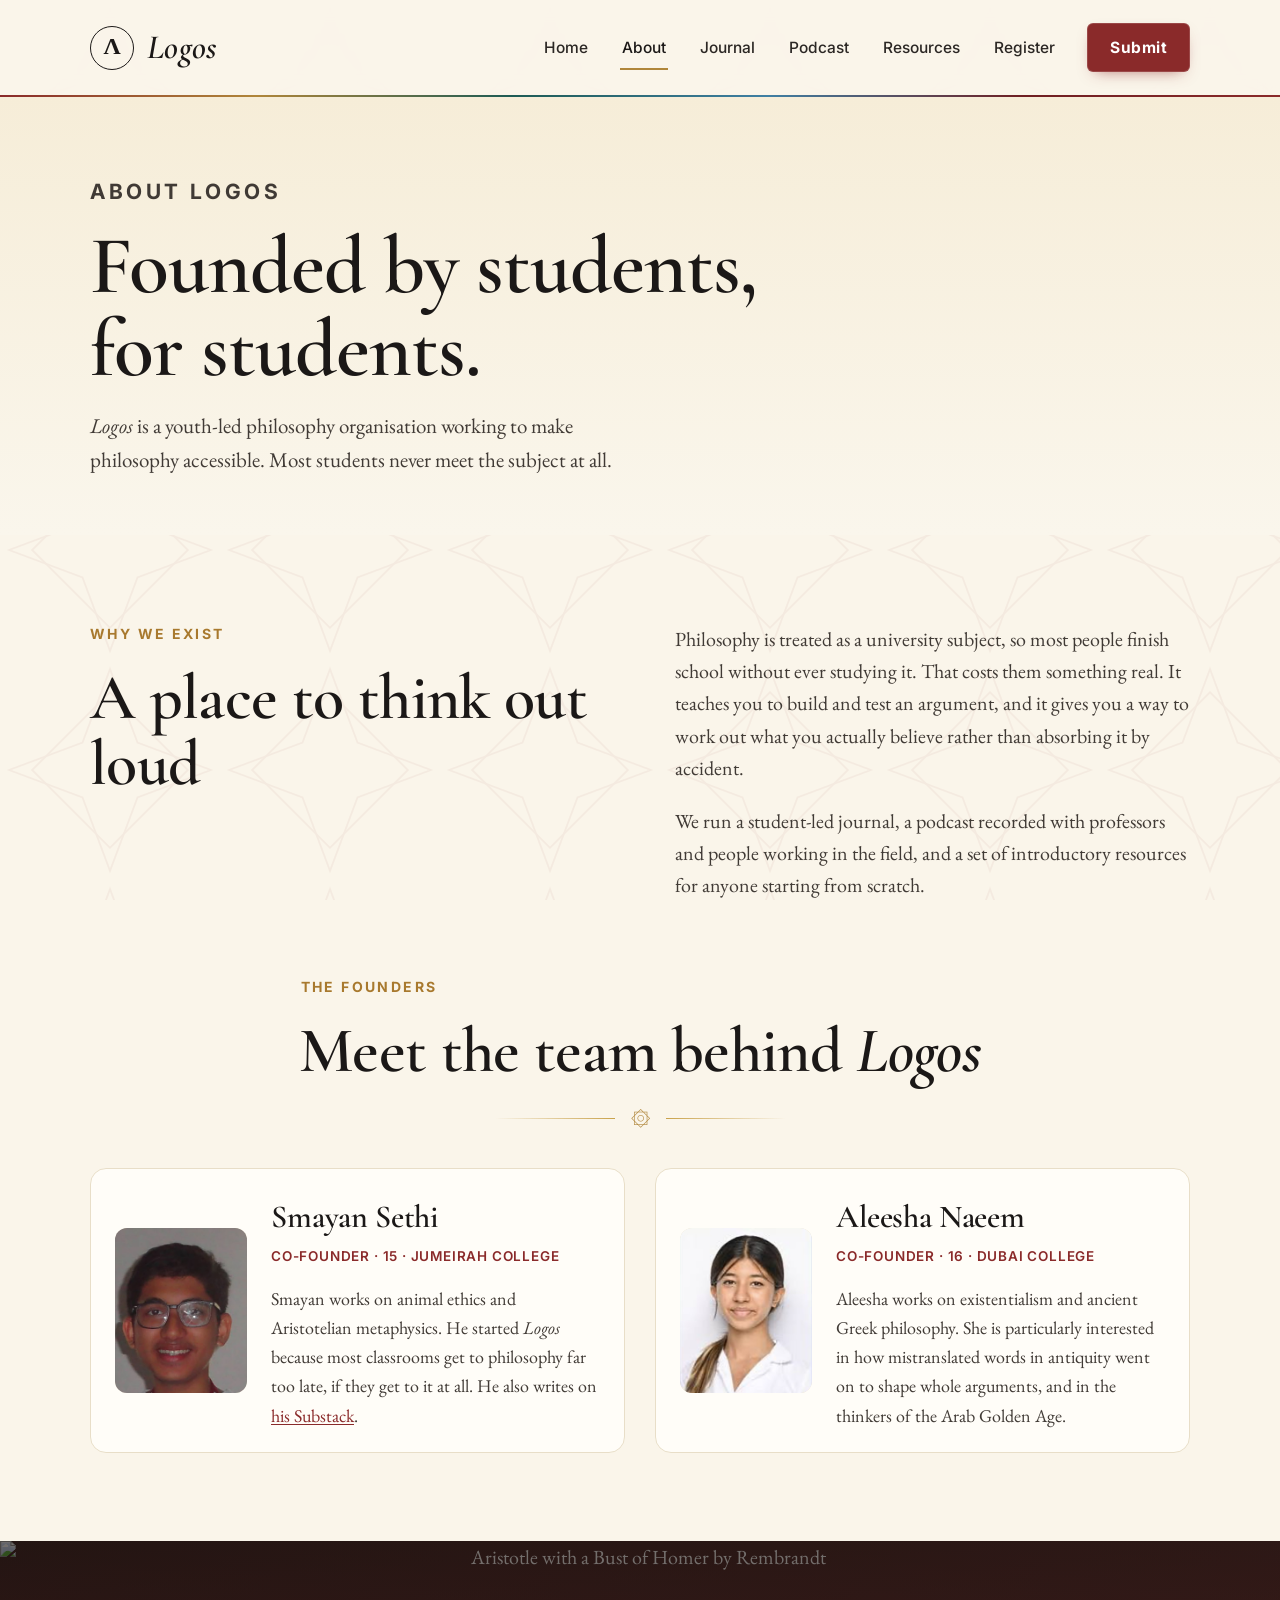
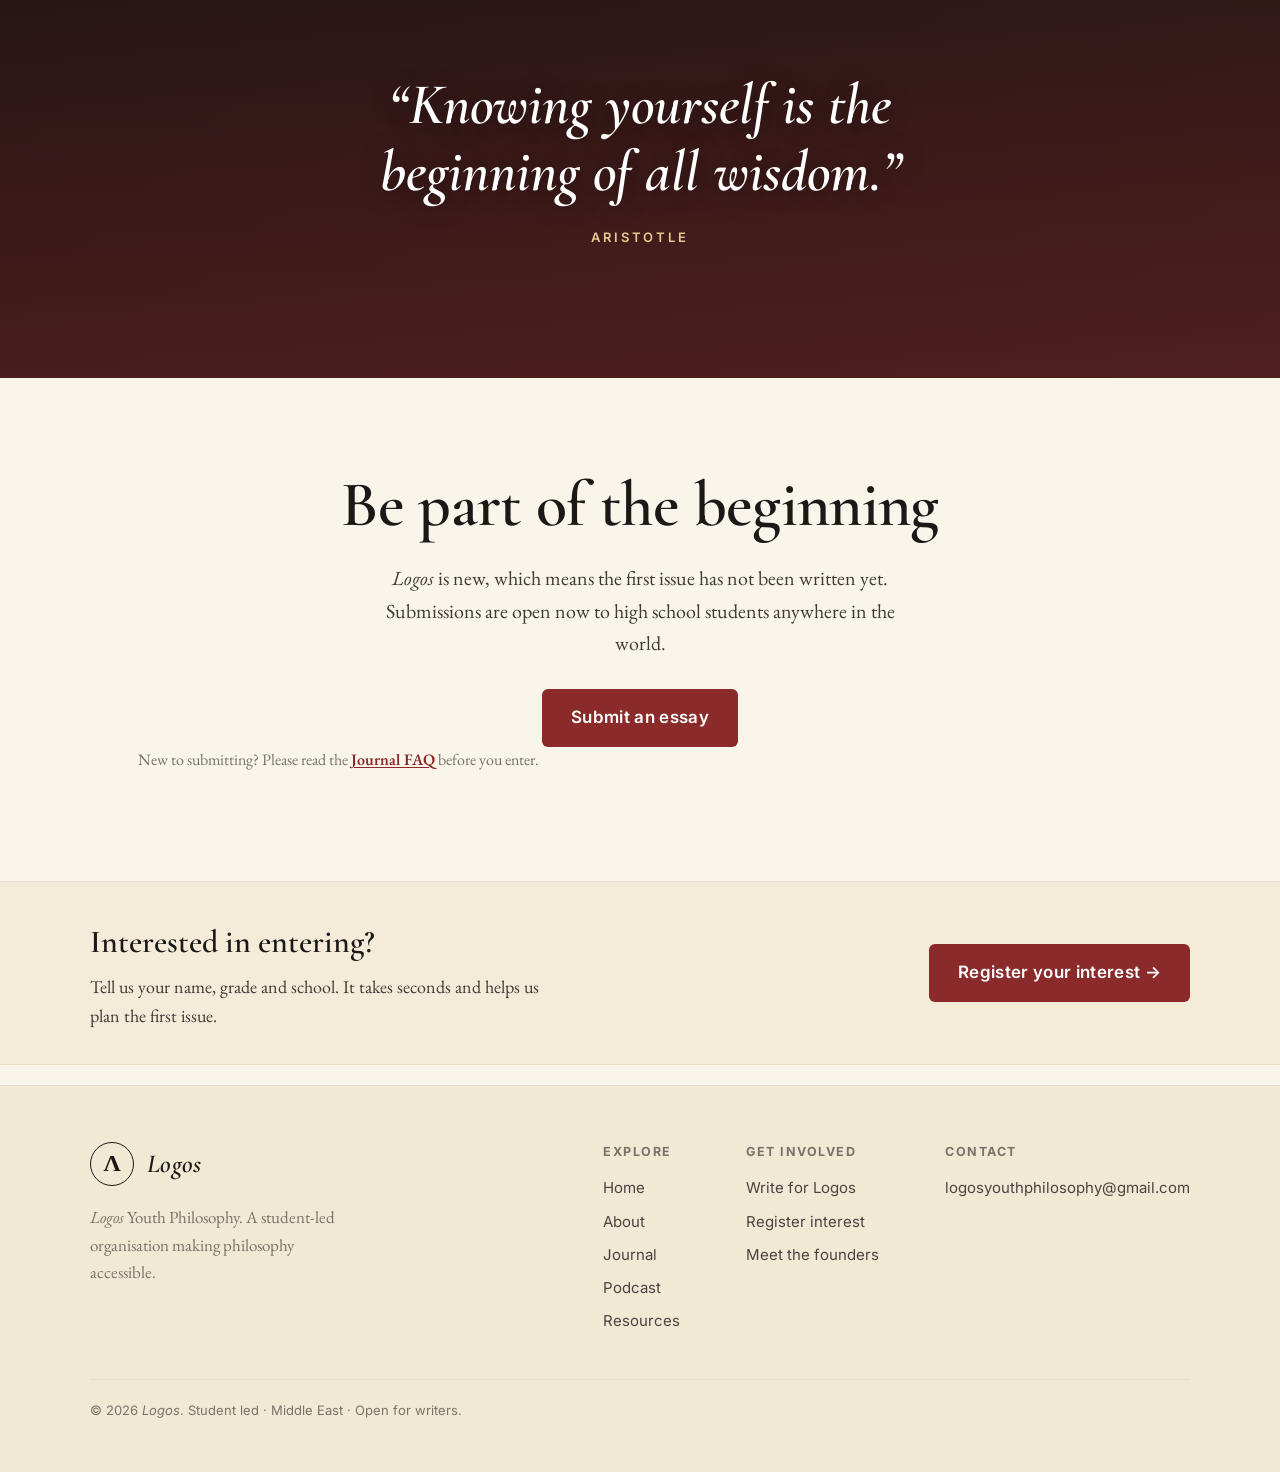
==== about.html @ 99462237 "Add files via upload" ====
<!DOCTYPE html>
<html lang="en">
<head>
<meta charset="utf-8">
<meta name="viewport" content="width=device-width, initial-scale=1">
<title>About · Logos Youth Philosophy</title>
<link rel="preconnect" href="https://fonts.googleapis.com">
<link rel="preconnect" href="https://fonts.gstatic.com" crossorigin>
<link href="https://fonts.googleapis.com/css2?family=Cormorant+Garamond:ital,wght@0,500;0,600;0,700;1,600&family=EB+Garamond:ital,wght@0,400;0,500;1,400&family=Inter:wght@400;500;600;700&display=swap" rel="stylesheet">
<link rel="stylesheet" href="styles.css">
</head>
<body>

<header class="topbar">
  <nav class="nav">
    <a class="brand" href="index.html"><span class="mark">&#923;</span><span class="name">Logos</span></a>
      <button class="nav-toggle" type="button" aria-label="Menu" aria-controls="siteMenu" aria-expanded="false">&#9776;</button>
    <div class="menu" id="siteMenu">
      <a href="index.html">Home</a>
      <a href="about.html" class="active">About</a>
      <a href="journal.html">Journal</a>
      <a href="podcast.html">Podcast</a>
      <a href="resources.html">Resources</a>
      <a href="register.html">Register</a>
      <a href="submit.html" class="btn btn-solid">Submit</a>
    </div>
  </nav>
  <hr class="rainbow">
</header>

<section class="page-head">
  <div class="wrap">
    <p class="eyebrow">About Logos</p>
    <h1>Founded by students,<br>for students.</h1>
    <p><em>Logos</em> is a youth-led philosophy organisation working to make philosophy accessible. Most students never meet the subject at all.</p>
  </div>
</section>

<section class="block" style="padding-bottom:44px;">
  <div class="wrap">
    <div class="split">
      <div>
        <p class="eyebrow eyebrow-gold">Why we exist</p>
        <h2>A place to think out loud</h2>
      </div>
      <div>
        <p>Philosophy is treated as a university subject, so most people finish school without ever studying it. That costs them something real. It teaches you to build and test an argument, and it gives you a way to work out what you actually believe rather than absorbing it by accident.</p>
        <p>We run a student-led journal, a podcast recorded with professors and people working in the field, and a set of introductory resources for anyone starting from scratch.</p>
      </div>
    </div>
  </div>
</section>

<!-- FOUNDERS -->
<section class="block" style="padding-top:10px;">
  <div class="wrap">
    <p class="eyebrow eyebrow-gold" style="text-align:center;">The Founders</p>
    <h2 style="text-align:center;max-width:none;">Meet the team behind <em>Logos</em></h2>
    <div class="ornament" style="margin:18px auto 40px;"><span>&#1758;</span></div>
    <div class="founders">
      <div class="founder">
        <div class="photo"><img src="team/smayan.jpg" alt="Smayan Sethi"></div>
        <div class="info">
          <h3>Smayan Sethi</h3>
          <p class="role">Co-Founder · 15 · Jumeirah College</p>
          <p>Smayan works on animal ethics and Aristotelian metaphysics. He started <em>Logos</em> because most classrooms get to philosophy far too late, if they get to it at all. He also writes on <a href="https://smayansethi.substack.com/" target="_blank" rel="noopener">his Substack</a>.</p>
        </div>
      </div>
      <div class="founder">
        <div class="photo"><img src="team/aleesha.jpg" alt="Aleesha Naeem"></div>
        <div class="info">
          <h3>Aleesha Naeem</h3>
          <p class="role">Co-Founder · 16 · Dubai College</p>
          <p>Aleesha works on existentialism and ancient Greek philosophy. She is particularly interested in how mistranslated words in antiquity went on to shape whole arguments, and in the thinkers of the Arab Golden Age.</p>
        </div>
      </div>
    </div>
  </div>
</section>

<!-- QUOTE BAND -->
<section class="quote-band">
  <img loading="lazy" src="https://commons.wikimedia.org/wiki/Special:FilePath/Rembrandt%20-%20Aristotle%20with%20a%20Bust%20of%20Homer%20-%20WGA19232.jpg?width=1600" alt="Aristotle with a Bust of Homer by Rembrandt">
  <div class="q-inner wrap">
    <p class="q">&ldquo;Knowing yourself is the beginning of all wisdom.&rdquo;</p>
    <cite>Aristotle</cite>
  </div>
</section>

<section class="block" style="text-align:center;">
  <div class="wrap">
    <h2 style="max-width:none;">Be part of the beginning</h2>
    <p style="max-width:52ch;margin:0 auto 30px;"><em>Logos</em> is new, which means the first issue has not been written yet. Submissions are open now to high school students anywhere in the world.</p>
    <a href="submit.html" class="btn btn-solid btn-lg">Submit an essay</a>
    <p class="faq-ref">New to submitting? Please read the <a href="journal.html#faq">Journal FAQ</a> before you enter.</p>
  </div>
</section>

<!-- REGISTER STRIP -->
<section class="reg-strip">
  <div class="wrap inner">
    <div>
      <h3>Interested in entering?</h3>
      <p>Tell us your name, grade and school. It takes seconds and helps us plan the first issue.</p>
    </div>
    <a href="register.html" class="btn btn-solid btn-lg">Register your interest &rarr;</a>
  </div>
</section>

<footer>
  <div class="wrap foot">
    <div>
      <a class="brand" href="index.html"><span class="mark">&#923;</span><span class="name">Logos</span></a>
      <p style="max-width:34ch;margin:18px 0 0;font-size:17px;color:var(--muted);"><em>Logos</em> Youth Philosophy. A student-led organisation making philosophy accessible.</p>
    </div>
    <div class="cols">
      <div>
        <h4>Explore</h4>
        <a href="index.html">Home</a>
        <a href="about.html">About</a>
        <a href="journal.html">Journal</a>
        <a href="podcast.html">Podcast</a><a href="resources.html">Resources</a>
      </div>
      <div>
        <h4>Get involved</h4>
        <a href="submit.html">Write for Logos</a>
        <a href="register.html">Register interest</a>
          <a href="about.html">Meet the founders</a>
      </div>
      <div>
        <h4>Contact</h4>
        <a href="mailto:logosyouthphilosophy@gmail.com">logosyouthphilosophy@gmail.com</a>
      </div>
    </div>
  </div>
  <div class="wrap"><p class="foot-note">&copy; 2026 <em>Logos</em>. Student led · Middle East · Open for writers.</p></div>
</footer>

<script src="app.js"></script>
</body>
</html>
---- styles.css ----
/* ===== Logos Youth Philosophy — Western × Arabic styling ===== */
:root{
  --maroon:#8a2a2a;
  --maroon-dark:#6f1f22;
  --gold:#b0863a;
  --gold-soft:#c9a24b;
  --teal:#1d5b54;
  --ink:#1b1817;
  --body:#403a35;
  --muted:#7a7168;
  --cream:#faf5ea;
  --cream-2:#f4ecd9;
  --card:#fffdf8;
  --line:#e8dec8;
  --serif:"Cormorant Garamond", "Playfair Display", Georgia, serif;
  --text:"EB Garamond", Georgia, serif;
  --sans:"Inter", -apple-system, BlinkMacSystemFont, "Segoe UI", Helvetica, Arial, sans-serif;
}

*{box-sizing:border-box;}
html{scroll-behavior:smooth;}
body{
  margin:0;font-family:var(--text);color:var(--body);background:var(--cream);
  font-size:20px;line-height:1.62;-webkit-font-smoothing:antialiased;
}
a{color:inherit;}
img{max-width:100%;display:block;}
.wrap{max-width:1180px;margin:0 auto;padding:0 40px;}

/* faint girih texture behind the whole page */
body::before{
  content:"";position:fixed;inset:0;z-index:-1;pointer-events:none;opacity:.05;
  background-image:url("data:image/svg+xml;utf8,<svg xmlns='http://www.w3.org/2000/svg' width='120' height='120' viewBox='0 0 120 120'><g fill='none' stroke='%238a2a2a' stroke-width='1'><path d='M60 5 75 45 115 60 75 75 60 115 45 75 5 60 45 45Z'/><rect x='30' y='30' width='60' height='60' transform='rotate(45 60 60)'/></g></svg>");
  background-size:220px 220px;
}

/* ---------- Nav ---------- */
.topbar{position:sticky;top:0;z-index:50;background:rgba(250,245,234,.92);backdrop-filter:blur(9px);}
.nav{display:flex;align-items:center;justify-content:space-between;max-width:1180px;margin:0 auto;padding:20px 40px;gap:20px;}
.brand{display:flex;align-items:center;gap:13px;text-decoration:none;color:var(--ink);}
.brand .mark{width:44px;height:44px;border-radius:50%;border:1.5px solid var(--ink);display:grid;place-items:center;font-family:var(--serif);font-size:24px;font-weight:600;}
.brand .name{font-family:var(--serif);font-style:italic;font-weight:600;font-size:34px;letter-spacing:.3px;}
.menu{display:flex;align-items:center;gap:30px;}
.menu a{font-family:var(--sans);font-size:15.5px;font-weight:500;color:#2b2724;text-decoration:none;padding:6px 2px;position:relative;}
.menu a.active{color:var(--ink);}
.menu a.active::after{content:"";position:absolute;left:0;right:0;bottom:-4px;height:2px;background:var(--gold);}
.menu a:hover{color:var(--maroon);}

.btn{font-family:var(--sans);font-weight:600;font-size:15.5px;border-radius:7px;padding:11px 20px;text-decoration:none;display:inline-block;cursor:pointer;border:1.5px solid transparent;transition:.18s;}
.btn-solid{background:var(--maroon);color:#fff;}
.btn-solid:hover{background:var(--maroon-dark);}
.btn-outline{background:transparent;color:var(--ink);border-color:#cdb98f;}
.btn-outline:hover{border-color:var(--ink);}
.btn-lg{font-size:17px;padding:14px 28px;}

/* language toggle */

.rainbow{height:3px;border:0;margin:0;background:linear-gradient(90deg,#8a2a2a,#b0863a,#1d5b54,#3f7fa3,#6f1f22,#8a2a2a);}

/* ---------- Ornament divider ---------- */
.ornament{display:flex;align-items:center;justify-content:center;gap:16px;margin:0 auto;color:var(--gold);}
.ornament::before,.ornament::after{content:"";height:1px;width:min(120px,22vw);background:linear-gradient(90deg,transparent,var(--gold-soft));}
.ornament::after{background:linear-gradient(90deg,var(--gold-soft),transparent);}
.ornament span{font-size:20px;line-height:1;color:var(--gold);}

/* ---------- Hero ---------- */
.hero{position:relative;background:linear-gradient(180deg,#f6edd8 0%,#faf6ec 55%,#fbfaf6 100%);padding:92px 0 104px;overflow:hidden;}
.hero-grid{display:grid;grid-template-columns:1.05fr .95fr;gap:60px;align-items:center;}
.eyebrow{font-family:var(--sans);font-weight:700;letter-spacing:.17em;text-transform:uppercase;font-size:13.5px;color:var(--maroon);margin:0 0 24px;}
.eyebrow-gold{color:var(--gold);}
.hero h1{font-family:var(--serif);font-weight:600;color:var(--ink);font-size:clamp(58px,7.6vw,104px);line-height:1.0;letter-spacing:-.012em;margin:0 0 26px;}
.hero p.lead{font-size:22px;color:var(--body);max-width:38ch;margin:0 0 36px;}
.cta-row{display:flex;gap:16px;flex-wrap:wrap;}
.hero-art{position:relative;}
.hero-art img{width:100%;border-radius:14px;display:block;border:1px solid rgba(120,90,40,.28);box-shadow:0 34px 64px -34px rgba(60,35,10,.62);}
.hero-art::before{content:"";position:absolute;inset:-10px;border:1px solid var(--gold);border-radius:18px;opacity:.35;pointer-events:none;}
.hero-art-cap{display:block;margin-top:16px;text-align:right;font-family:var(--sans);font-size:12.5px;letter-spacing:.03em;color:var(--muted);}
@media(max-width:900px){.hero-grid{grid-template-columns:1fr;gap:38px;}.hero-art-cap{text-align:left;}}

/* ---------- University marquee ---------- */
.partners{position:relative;background:#fbf8f0;border-top:1px solid var(--line);border-bottom:1px solid var(--line);padding:38px 0 44px;overflow:hidden;}
.partners .label{text-align:center;font-family:var(--sans);font-weight:700;letter-spacing:.15em;text-transform:uppercase;font-size:13px;color:var(--muted);margin:0 0 28px;}
.marquee{display:flex;overflow:hidden;-webkit-mask-image:linear-gradient(90deg,transparent,#000 12%,#000 88%,transparent);mask-image:linear-gradient(90deg,transparent,#000 12%,#000 88%,transparent);}
.marquee__track{display:flex;flex-shrink:0;align-items:center;gap:90px;padding-right:90px;animation:scroll 32s linear infinite;will-change:transform;}
@keyframes scroll{from{transform:translateX(0);}to{transform:translateX(-50%);}}
.uni{display:flex;align-items:center;flex-shrink:0;}
.uni-logo{height:50px;width:auto;max-width:260px;object-fit:contain;display:block;}
.l-columbia{height:74px;}.l-uchicago{height:44px;}.l-oxford{height:52px;}.l-cambridge{height:56px;}

/* ---------- Sections ---------- */
section.block{padding:88px 0;}
.block h2{font-family:var(--serif);font-weight:600;color:var(--ink);font-size:clamp(40px,5.4vw,64px);margin:6px 0 24px;line-height:1.03;letter-spacing:-.01em;}
.block p{max-width:62ch;margin:0 0 20px;}
.split{display:grid;grid-template-columns:1fr 1fr;gap:70px;align-items:start;}
@media(max-width:860px){.split{grid-template-columns:1fr;gap:30px;}}

.cards{display:grid;grid-template-columns:repeat(3,1fr);gap:26px;margin-top:18px;}
.card{position:relative;background:var(--card);border:1px solid var(--line);border-radius:14px;padding:34px 30px;transition:.2s;}
.card::before{content:"";position:absolute;top:0;left:26px;right:26px;height:2px;background:linear-gradient(90deg,transparent,var(--gold-soft),transparent);opacity:0;transition:.2s;}
.card:hover{transform:translateY(-3px);border-color:#ddcaa2;box-shadow:0 16px 36px -24px rgba(90,55,20,.4);}
.card:hover::before{opacity:1;}
.card h3{font-family:var(--serif);font-size:30px;color:var(--ink);margin:0 0 10px;font-weight:600;letter-spacing:-.005em;}
.card p{font-size:18px;color:var(--body);margin:0;}
@media(max-width:860px){.cards{grid-template-columns:1fr;}}
.cards.two{grid-template-columns:1fr 1fr;max-width:860px;margin-left:auto;margin-right:auto;}
@media(max-width:700px){.cards.two{grid-template-columns:1fr;}}
/* clickable offering cards (home) */
a.card{text-decoration:none;display:flex;flex-direction:column;}
a.card .more{margin-top:14px;font-family:var(--sans);font-size:14px;font-weight:600;letter-spacing:.04em;color:var(--maroon);opacity:.85;transition:.2s;}
a.card:hover .more{opacity:1;transform:translateX(2px);}

/* resources grid */
.res-grid{display:grid;grid-template-columns:repeat(3,1fr);gap:26px;margin-top:12px;}
@media(max-width:900px){.res-grid{grid-template-columns:1fr 1fr;}}
@media(max-width:600px){.res-grid{grid-template-columns:1fr;}}
.res-card{display:flex;flex-direction:column;position:relative;overflow:hidden;background:var(--card);
  border:1px solid var(--line);border-radius:14px;padding:30px 28px;transition:.2s;}
.res-card::before{content:"";position:absolute;top:0;left:26px;right:26px;height:2px;
  background:linear-gradient(90deg,transparent,var(--gold-soft),transparent);opacity:0;transition:.2s;}
.res-card:hover{transform:translateY(-3px);border-color:#ddcaa2;box-shadow:0 16px 36px -24px rgba(90,55,20,.4);}
.res-card:hover::before{opacity:1;}
.res-card .tag{font-family:var(--sans);font-size:12px;font-weight:700;letter-spacing:.12em;text-transform:uppercase;color:var(--gold);margin:0 0 14px;}
.res-card h3{font-family:var(--serif);font-weight:600;font-size:27px;line-height:1.16;color:var(--ink);margin:0 0 12px;letter-spacing:-.005em;}
.res-card .desc{font-size:17.5px;color:var(--body);margin:0 0 22px;}
.res-card .soon{margin-top:auto;align-self:flex-start;font-family:var(--sans);font-size:12px;font-weight:600;
  letter-spacing:.08em;text-transform:uppercase;color:var(--muted);background:rgba(122,113,104,.1);
  border:1px solid var(--line);padding:5px 12px;border-radius:999px;}

/* ---------- Founders ---------- */
.founders{display:grid;grid-template-columns:1fr 1fr;gap:30px;margin-top:16px;}
@media(max-width:760px){.founders{grid-template-columns:1fr;max-width:480px;margin-left:auto;margin-right:auto;}}
.founder{display:flex;align-items:center;gap:24px;background:var(--card);border:1px solid var(--line);
  border-radius:16px;overflow:hidden;padding:22px 24px;transition:.2s;}
.founder:hover{box-shadow:0 20px 44px -28px rgba(90,55,20,.45);transform:translateY(-2px);}
.founder .photo{flex:0 0 auto;width:132px;aspect-ratio:4/5;border-radius:12px;overflow:hidden;background:#ece1cb;}
.founder .photo img{width:100%;height:100%;object-fit:cover;display:block;filter:saturate(1.02);}
.founder .info{padding:0;}
@media(max-width:430px){.founder{flex-direction:column;text-align:center;gap:16px;}.founder .photo{width:150px;}}
.founder .info h3{font-family:var(--serif);font-size:32px;color:var(--ink);margin:0 0 3px;font-weight:600;letter-spacing:-.005em;}
.founder .info .role{font-family:var(--sans);font-size:13.5px;font-weight:600;letter-spacing:.06em;text-transform:uppercase;color:var(--maroon);margin:0 0 16px;}
.founder .info p{font-size:18px;margin:0;color:var(--body);}
.founder .info a{color:var(--maroon);text-decoration:underline;text-underline-offset:2px;}
.founder .info a:hover{color:var(--maroon-dark);}

/* ---------- Callout ---------- */
.callout{position:relative;background:linear-gradient(120deg,#8a2a2a,#6f1f22);color:#fbeede;border-radius:20px;padding:54px 52px;margin-top:14px;display:flex;justify-content:space-between;align-items:center;gap:30px;flex-wrap:wrap;overflow:hidden;}
.callout::after{content:"۞";position:absolute;font-size:220px;line-height:1;right:-30px;top:50%;transform:translateY(-50%);color:rgba(255,255,255,.06);pointer-events:none;}
.callout h2{font-family:var(--serif);font-weight:600;color:#fff;margin:0 0 10px;font-size:clamp(32px,4vw,48px);letter-spacing:-.005em;}
.callout p{color:#f0d9cf;margin:0;max-width:46ch;position:relative;}
.callout .cta-row,.callout .btn{position:relative;}
.callout .btn-solid{background:#fff;color:var(--maroon);}
.callout .btn-solid:hover{background:#f4e5cf;}
.callout .btn-outline{color:#fff;border-color:rgba(255,255,255,.6);}
.callout .btn-outline:hover{background:rgba(255,255,255,.12);border-color:#fff;}

/* ---------- Painting quote band ---------- */
.quote-band{position:relative;padding:130px 24px;text-align:center;color:#fff;overflow:hidden;isolation:isolate;background:linear-gradient(135deg,#3a1f1f,#5a2a2a);}
.quote-band > img{position:absolute;inset:0;width:100%;height:100%;object-fit:cover;object-position:center 28%;z-index:-2;}
.quote-band::after{content:"";position:absolute;inset:0;z-index:-1;background:linear-gradient(180deg,rgba(20,14,10,.60),rgba(74,26,26,.66));}
.quote-band .q{font-family:var(--serif);font-weight:600;font-style:italic;font-size:clamp(34px,4.8vw,58px);line-height:1.16;margin:0 auto;max-width:22ch;color:#fff;text-shadow:0 2px 24px rgba(0,0,0,.42);}
.quote-band cite{display:block;margin-top:22px;font-style:normal;font-family:var(--sans);font-weight:600;font-size:13px;letter-spacing:.22em;text-transform:uppercase;color:#ecca8c;}

/* ---------- Contact CTA ---------- */
.contact-cta{text-align:center;background:var(--card);border:1px solid var(--line);border-radius:20px;padding:60px 40px;position:relative;}
.contact-cta .orn{color:var(--gold);font-size:26px;line-height:1;margin-bottom:14px;}
.contact-cta h2{font-family:var(--serif);font-weight:600;color:var(--ink);font-size:clamp(28px,3.6vw,40px);margin:0 0 12px;}
.contact-cta p{font-size:20px;color:var(--body);max-width:48ch;margin:0 auto 26px;}

/* ---------- Empty note ---------- */
.empty-note{background:var(--card);border:1px solid var(--line);border-radius:20px;padding:62px 40px;text-align:center;}
.empty-note .orn{color:var(--gold);font-size:26px;margin-bottom:12px;}
.empty-note h2{font-family:var(--serif);font-weight:600;color:var(--ink);font-size:clamp(28px,3.6vw,40px);margin:0 0 12px;}
.empty-note p{font-size:20px;color:var(--body);margin:0 auto;max-width:46ch;}

/* ---------- Page head ---------- */
.page-head{background:linear-gradient(180deg,#f6edd8,#faf6ec);padding:78px 0 58px;}
.page-head .eyebrow{margin-bottom:16px;}
.page-head h1{font-family:var(--serif);font-weight:600;color:var(--ink);font-size:clamp(48px,6.4vw,84px);margin:0 0 18px;line-height:1.01;letter-spacing:-.012em;}
.page-head p{font-size:21px;max-width:54ch;margin:0;color:var(--body);}

/* ---------- Footer ---------- */
footer{position:relative;background:#f2e9d5;border-top:1px solid var(--line);padding:56px 0 38px;margin-top:20px;}
.foot{display:flex;justify-content:space-between;gap:40px;flex-wrap:wrap;}
.foot .brand .name{font-size:26px;}
.foot .cols{display:flex;gap:66px;flex-wrap:wrap;}
.foot .cols h4{font-family:var(--sans);font-size:12.5px;letter-spacing:.12em;text-transform:uppercase;color:var(--muted);margin:0 0 14px;}
.foot .cols a{display:block;font-family:var(--sans);font-size:15px;color:#4a4340;text-decoration:none;margin-bottom:9px;}
.foot .cols a:hover{color:var(--maroon);}
.foot-note{font-family:var(--sans);font-size:13px;color:var(--muted);margin-top:36px;border-top:1px solid var(--line);padding-top:20px;}

/* ===================== ARABIC / RTL ===================== */

/* ---------- Responsive ---------- */
@media(max-width:860px){
  .menu{gap:18px;}
  .menu a:not(.btn){display:none;}     /* keep it clean on small screens */
}
@media(max-width:640px){
  .wrap,.nav{padding-left:22px;padding-right:22px;}
  .callout{padding:40px 30px;}
}

/* ================= polish pass ================= */
/* buttons: cleaner, crisper */
.btn{font-weight:600;letter-spacing:.012em;border-radius:6px;}
.btn-lg{letter-spacing:.02em;}

/* Sign-up button — high-contrast & unmistakable */
.nav .btn-solid{
  background:var(--maroon);color:#fff;font-weight:700;letter-spacing:.03em;
  padding:11px 22px;box-shadow:0 6px 16px -8px rgba(138,42,42,.7);
  border:1px solid rgba(255,255,255,.14);
}
.nav .btn-solid:hover{background:var(--maroon-dark);color:#fff;box-shadow:0 8px 20px -8px rgba(138,42,42,.8);}

/* language toggle — more legible */

/* refined nav underline weight */
.rainbow{height:2px;}

/* eyebrows: a touch more presence */
.eyebrow{font-size:14px;}
.eyebrow-gold{color:#a8792e;}

/* ---- FAQ reference helper (near sign-up CTAs) ---- */
.faq-ref{margin-top:16px;font-size:16px;color:var(--muted);}
.faq-ref a{color:var(--maroon);font-weight:600;text-decoration:underline;text-underline-offset:2px;}
.faq-ref a:hover{color:var(--maroon-dark);}
.callout .faq-ref{color:#f0d9cf;margin-top:14px;position:relative;}
.callout .faq-ref a{color:#fff;}

/* ---- Submission guidelines ---- */
.guidelines{list-style:none;counter-reset:g;margin:30px 0 0;padding:0;display:grid;gap:4px;}
.guidelines li{counter-increment:g;position:relative;background:transparent;border:0;
  border-bottom:1px solid var(--line);padding:20px 8px 20px 60px;font-size:20px;color:var(--body);line-height:1.55;}
.guidelines li:last-child{border-bottom:0;}
.guidelines li::before{content:counter(g);position:absolute;left:6px;top:20px;width:32px;height:32px;
  border-radius:50%;background:rgba(176,134,58,.13);border:1px solid rgba(176,134,58,.5);color:#8a6520;
  font-family:var(--sans);font-weight:700;font-size:15px;display:grid;place-items:center;}
.guidelines li strong{color:var(--maroon);}

/* ---- Writers' FAQ accordion ---- */
.faq{margin-top:26px;border-top:1px solid var(--line);}
.faq details{border-bottom:1px solid var(--line);}
.faq summary{list-style:none;cursor:pointer;display:flex;justify-content:space-between;align-items:center;gap:24px;
  padding:22px 4px;font-family:var(--serif);font-size:25px;font-weight:600;color:var(--ink);transition:color .18s;}
.faq summary::-webkit-details-marker{display:none;}
.faq summary:hover{color:var(--maroon);}
.faq summary::after{content:"+";font-family:var(--sans);font-weight:400;font-size:28px;line-height:1;color:var(--gold);
  transition:transform .25s ease;flex-shrink:0;}
.faq details[open] summary::after{content:"\2013";}
.faq-a{padding:0 4px 24px;font-size:19px;color:var(--body);max-width:72ch;line-height:1.6;
  animation:faqIn .35s ease;}
@keyframes faqIn{from{opacity:0;transform:translateY(-6px);}to{opacity:1;transform:none;}}
.faq-more{margin-top:26px;font-size:18px;color:var(--muted);}
.faq-more a{color:var(--maroon);text-decoration:underline;text-underline-offset:2px;}

/* bilingual submissions badge */
.langs-badge{display:inline-block;margin-top:22px;font-family:var(--sans);font-size:13.5px;font-weight:700;
  letter-spacing:.05em;color:#8a6520;background:rgba(176,134,58,.12);
  border:1px solid rgba(176,134,58,.42);padding:9px 18px;border-radius:999px;}
.hero-langs{margin-top:16px;font-style:italic;color:var(--muted);font-size:18px;}

/* ---- Arabic: enlarge the small gold / label text for readability ---- */

/* ================= motion ================= */
/* scroll reveal (only hides when JS is active, so no-JS stays visible) */
body.js .reveal{opacity:0;transform:translateY(22px);
  transition:opacity .7s ease, transform .85s cubic-bezier(.2,.75,.2,1);}
body.js .reveal.is-in{opacity:1;transform:none;}
body.js .cards .card:nth-child(2){transition-delay:.09s;}
body.js .cards .card:nth-child(3){transition-delay:.18s;}
body.js .founders .founder:nth-child(2){transition-delay:.1s;}
body.js .hero-art{transition-delay:.12s;}

/* animated nav underline */
.menu a:not(.btn){position:relative;}
.menu a:not(.btn)::after{content:"";position:absolute;left:0;bottom:-4px;height:2px;width:100%;
  background:var(--gold);transform:scaleX(0);transform-origin:left center;
  transition:transform .3s cubic-bezier(.2,.7,.2,1);}
.menu a:not(.btn):hover::after,.menu a.active::after{transform:scaleX(1);}

/* painting bands: slow cinematic settle after load + hover drift */
.quote-band > img{transform:scale(1.08);transition:transform 7s ease-out;}
body.loaded .quote-band > img{transform:scale(1.0);}
.quote-band:hover > img{transform:scale(1.05);transition:transform 3s ease;}

/* back-to-top */
.to-top{position:fixed;bottom:26px;right:26px;width:46px;height:46px;border-radius:50%;
  border:1px solid rgba(176,134,58,.55);background:var(--maroon);color:#fff;font-size:20px;line-height:1;
  cursor:pointer;opacity:0;transform:translateY(10px) scale(.9);pointer-events:none;transition:.28s ease;
  z-index:60;box-shadow:0 10px 26px -12px rgba(0,0,0,.45);}
.to-top.show{opacity:1;transform:none;pointer-events:auto;}
.to-top:hover{background:var(--maroon-dark);}

@media (prefers-reduced-motion: reduce){
  body.js .reveal{opacity:1!important;transform:none!important;}
  .quote-band > img{transform:none;}
  .marquee__track{animation:none;}
  .to-top{transition:opacity .2s;}
}

/* ================= mobile navigation ================= */
.nav-toggle{
  display:none;
  background:none;
  border:1px solid var(--line,#ddd3bd);
  border-radius:4px;
  padding:7px 11px;
  cursor:pointer;
  font-size:19px;
  line-height:1;
  color:var(--ink,#1c1a17);
  font-family:var(--sans,system-ui,sans-serif);
}
.nav-toggle:hover{border-color:var(--gold,#b08421);}

@media(max-width:860px){
  .topbar{position:sticky;}
  .nav{position:relative;flex-wrap:wrap;}
  .nav-toggle{display:inline-flex;align-items:center;justify-content:center;order:3;}

  .menu{
    display:none;
    position:absolute;
    top:100%;
    left:0;
    right:0;
    flex-direction:column;
    align-items:stretch;
    gap:0;
    padding:10px 22px 20px;
    background:rgba(250,245,234,.985);
    backdrop-filter:blur(9px);
    border-top:1px solid var(--line,#ddd3bd);
    box-shadow:0 14px 28px rgba(28,26,23,.10);
  }
  .menu.open{display:flex;}

  /* override the desktop rule that hides links below 860px */
  .menu a:not(.btn){
    display:block;
    width:100%;
    padding:12px 2px;
    font-size:17px;
    border-bottom:1px solid rgba(28,26,23,.07);
  }
  .menu a:not(.btn)::after{display:none;}
  .menu a.btn{margin-top:14px;text-align:center;}
}

@media(max-width:860px){
}

/* ================= register interest form ================= */
.register{
  background:linear-gradient(135deg,#8a2a2a 0%,#6f1f22 55%,#4a1518 100%);
  color:#fbeede;
  padding:74px 0;
  position:relative;
  overflow:hidden;
}
.register::after{
  content:"۞";position:absolute;font-size:300px;line-height:1;
  right:-60px;top:50%;transform:translateY(-50%);
  color:rgba(255,255,255,.05);pointer-events:none;
}
.register .wrap{position:relative;}
.register .eyebrow{color:var(--gold-soft);}
.register h2{
  font-family:var(--serif);font-weight:600;color:#fff;
  font-size:clamp(32px,4.2vw,50px);margin:0 0 14px;letter-spacing:-.005em;
}
.register .reg-intro{color:#f2ddd2;max-width:52ch;margin:0 0 30px;font-size:19px;}

.reg-form{display:grid;grid-template-columns:repeat(3,1fr) auto;gap:16px;align-items:end;max-width:1000px;}
@media(max-width:860px){ .reg-form{grid-template-columns:1fr;} }

.reg-field{display:flex;flex-direction:column;gap:7px;}
.reg-field label{
  font-family:var(--sans);font-size:12.5px;font-weight:600;
  letter-spacing:.11em;text-transform:uppercase;color:var(--gold-soft);
}
.reg-field input,.reg-field select{
  font-family:var(--text);font-size:18px;color:var(--ink);
  background:#fffdf8;border:1px solid rgba(255,255,255,.25);
  border-radius:10px;padding:14px 15px;width:100%;
  appearance:none;-webkit-appearance:none;
}
.reg-field select{
  background-image:url("data:image/svg+xml;utf8,<svg xmlns='http://www.w3.org/2000/svg' width='14' height='9'><path d='M1 1l6 6 6-6' fill='none' stroke='%23403a35' stroke-width='2'/></svg>");
  background-repeat:no-repeat;background-position:right 15px center;padding-right:40px;
}
.reg-field input:focus,.reg-field select:focus{
  outline:none;border-color:var(--gold-soft);box-shadow:0 0 0 3px rgba(201,162,75,.35);
}
.reg-form .btn-reg{
  font-family:var(--sans);font-size:16px;font-weight:600;letter-spacing:.02em;
  background:#fff;color:var(--maroon);border:0;border-radius:10px;
  padding:15px 30px;cursor:pointer;transition:.18s;white-space:nowrap;height:54px;
}
.reg-form .btn-reg:hover{background:#f4e5cf;transform:translateY(-1px);}
.reg-note{
  font-family:var(--sans);font-size:13.5px;color:rgba(251,238,222,.72);
  margin:20px 0 0;max-width:62ch;
}
.reg-note a{color:rgba(251,238,222,.95);}
.reg-hp{position:absolute;left:-9999px;opacity:0;height:0;overflow:hidden;}

/* slim strip used above the footer on inner pages */
.reg-strip{
  background:var(--cream-2);border-top:1px solid var(--line);border-bottom:1px solid var(--line);
  padding:34px 0;
}
.reg-strip .inner{
  display:flex;align-items:center;justify-content:space-between;gap:24px;flex-wrap:wrap;
}
.reg-strip h3{
  font-family:var(--serif);font-weight:600;color:var(--ink);
  font-size:clamp(24px,2.6vw,32px);margin:0 0 4px;
}
.reg-strip p{margin:0;font-size:18px;color:var(--body);max-width:52ch;}

/* ================= upcoming episode notice ================= */
.notice{
  background:linear-gradient(120deg,#f7efdc 0%,#f2e6cd 100%);
  border:1px solid #e3d3ae;
  border-left:6px solid var(--gold);
  border-radius:16px;
  padding:34px 38px;
  display:flex;gap:30px;align-items:flex-start;
  position:relative;overflow:hidden;
}
.notice::after{
  content:"۞";position:absolute;font-size:170px;line-height:1;
  right:-22px;bottom:-58px;color:rgba(176,134,58,.10);pointer-events:none;
}
.notice .n-body{position:relative;flex:1;}
.notice .pill{
  display:inline-block;font-family:var(--sans);font-size:11.5px;font-weight:700;
  letter-spacing:.13em;text-transform:uppercase;color:#7a5514;
  background:rgba(176,134,58,.20);border:1px solid rgba(176,134,58,.45);
  padding:5px 13px;border-radius:999px;margin:0 0 14px;
}
.notice h2,.notice h3{
  font-family:var(--serif);font-weight:600;color:var(--ink);
  font-size:clamp(26px,3vw,36px);line-height:1.14;margin:0 0 6px;letter-spacing:-.005em;
}
.notice .n-role{
  font-family:var(--sans);font-size:14px;font-weight:600;letter-spacing:.03em;
  color:var(--maroon);margin:0 0 16px;
}
.notice p{margin:0 0 12px;font-size:18.5px;color:var(--body);max-width:66ch;}
.notice p:last-child{margin-bottom:0;}
.notice .n-mark{
  flex:0 0 74px;width:74px;height:74px;border-radius:50%;
  background:#fffdf8;border:1px solid #e3d3ae;
  display:grid;place-items:center;font-family:var(--serif);
  font-size:34px;color:var(--gold);position:relative;
}
@media(max-width:720px){
  .notice{flex-direction:column;padding:28px 26px;gap:18px;}
  .notice .n-mark{width:58px;height:58px;flex-basis:58px;font-size:27px;}
}
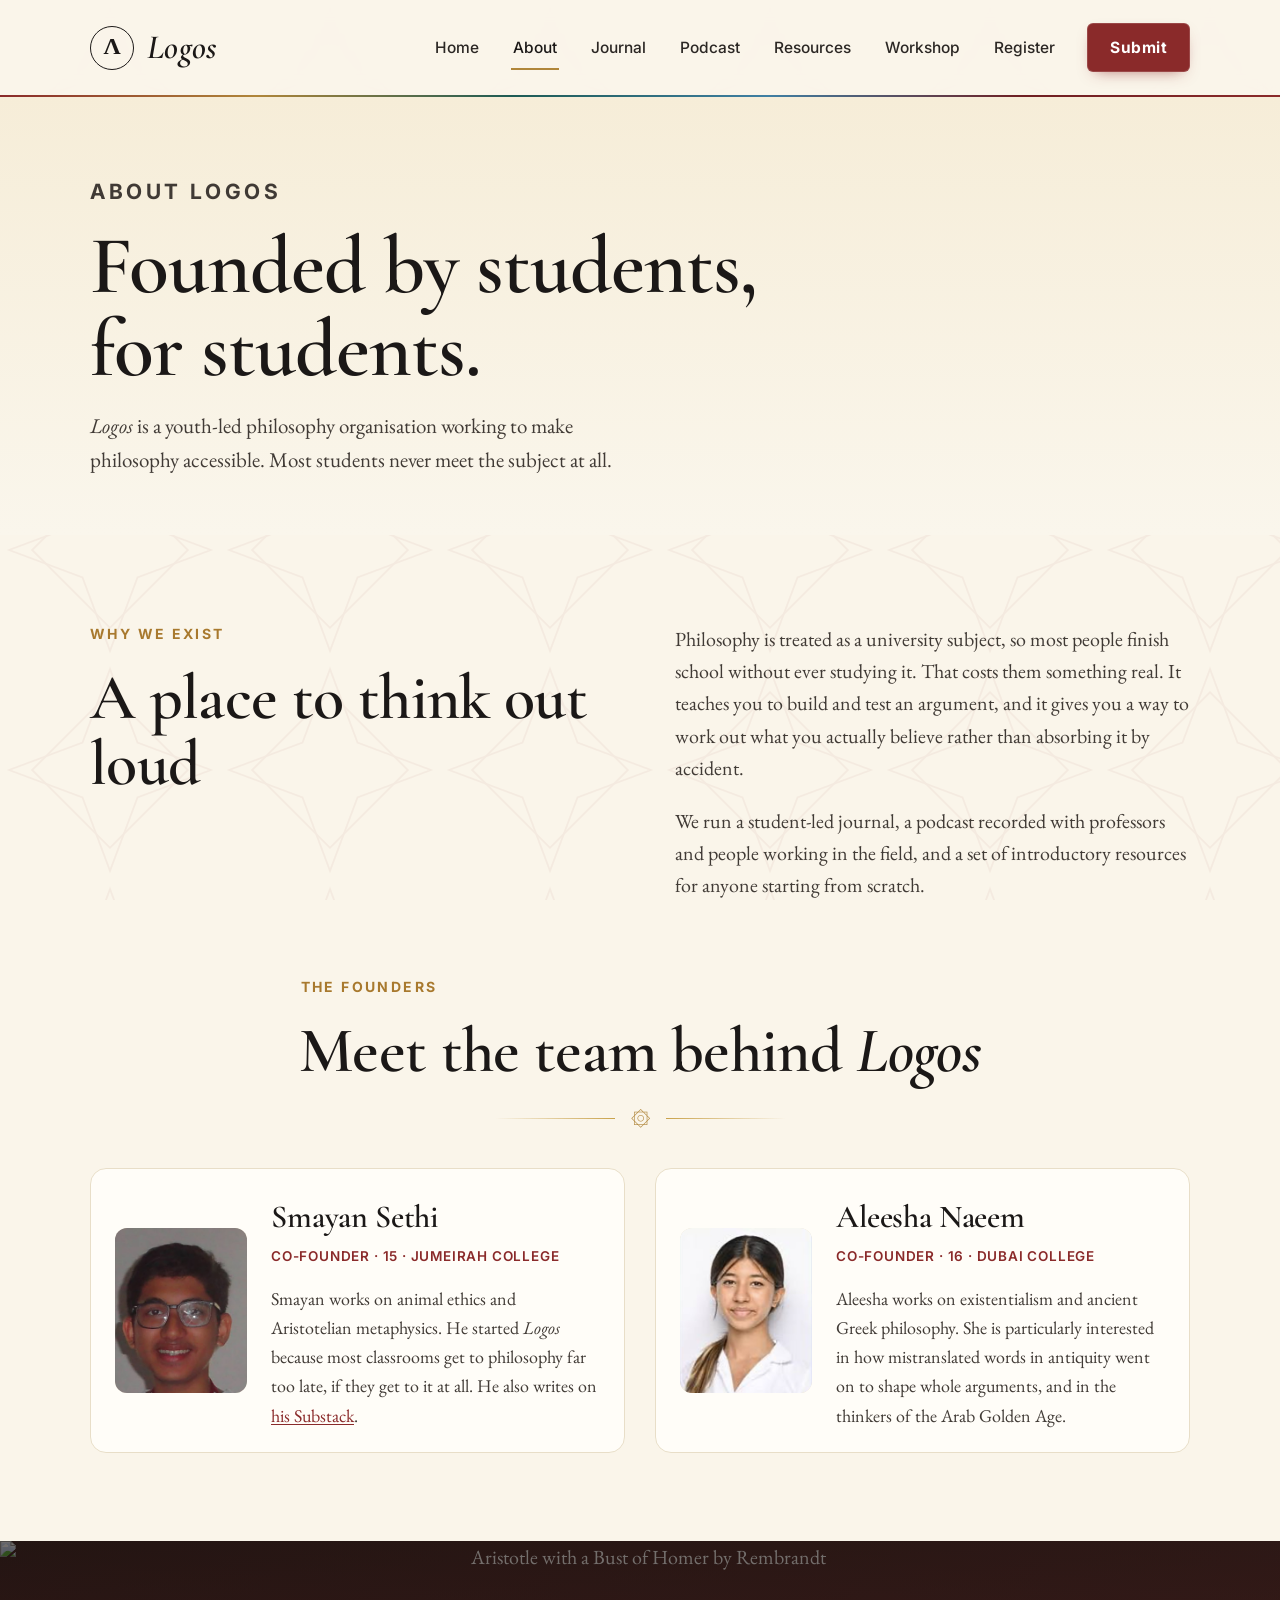
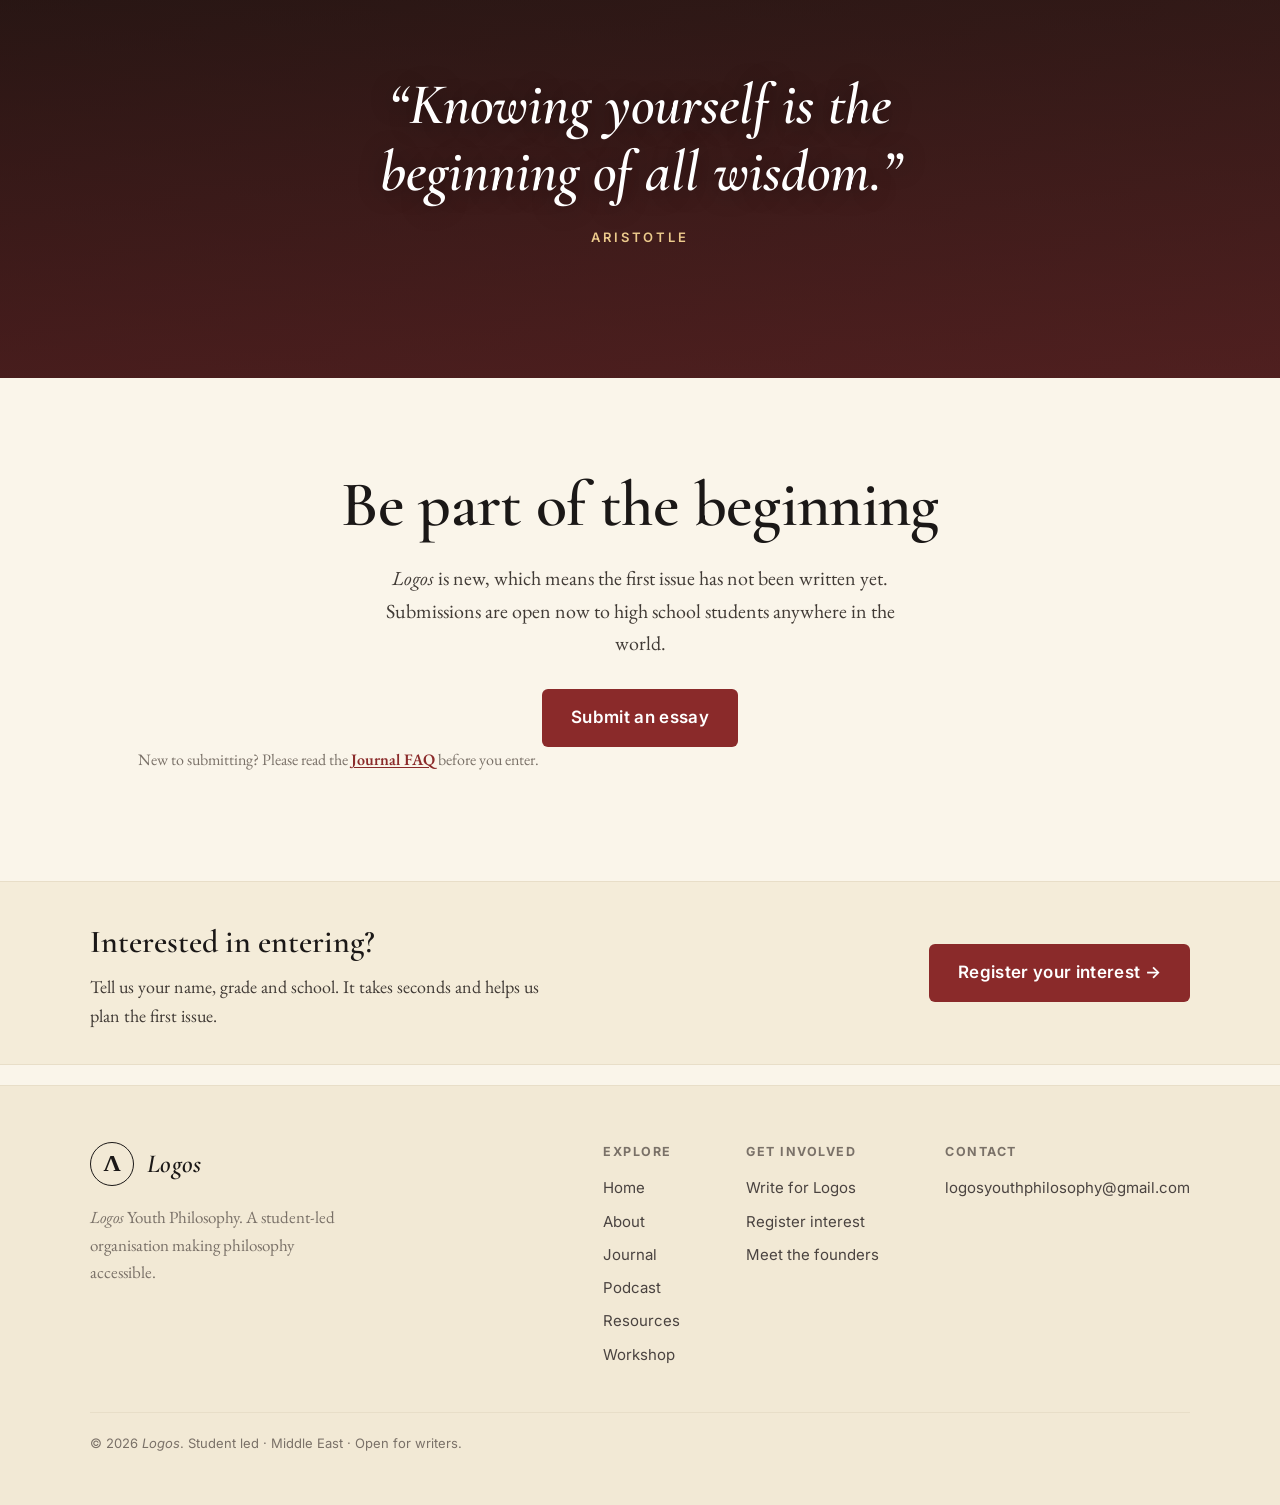
==== commit a8e36577: "Add Fricker writing workshop page, homepage banner and registration stats" ====
--- a/about.html
+++ b/about.html
@@ -21,6 +21,7 @@
       <a href="journal.html">Journal</a>
       <a href="podcast.html">Podcast</a>
       <a href="resources.html">Resources</a>
+      <a href="workshop.html">Workshop</a>
       <a href="register.html">Register</a>
       <a href="submit.html" class="btn btn-solid">Submit</a>
     </div>
@@ -120,6 +121,7 @@
         <a href="about.html">About</a>
         <a href="journal.html">Journal</a>
         <a href="podcast.html">Podcast</a><a href="resources.html">Resources</a>
+        <a href="workshop.html">Workshop</a>
       </div>
       <div>
         <h4>Get involved</h4>
--- a/styles.css
+++ b/styles.css
@@ -462,3 +462,23 @@
   .notice{flex-direction:column;padding:28px 26px;gap:18px;}
   .notice .n-mark{width:58px;height:58px;flex-basis:58px;font-size:27px;}
 }
+
+/* ================= workshop page + stats ================= */
+.ws-facts{display:grid;grid-template-columns:repeat(5,1fr);gap:0;background:var(--card);border:1px solid var(--line);border-radius:16px;overflow:hidden;}
+.ws-facts div{padding:22px 24px;border-right:1px solid var(--line);}
+.ws-facts div:last-child{border-right:0;}
+.ws-facts span{display:block;font-family:var(--sans);font-size:12px;font-weight:700;letter-spacing:.13em;text-transform:uppercase;color:var(--gold);margin-bottom:6px;}
+.ws-facts strong{font-family:var(--serif);font-weight:600;font-size:23px;color:var(--ink);line-height:1.2;}
+@media(max-width:860px){.ws-facts{grid-template-columns:1fr 1fr;}.ws-facts div{border-bottom:1px solid var(--line);}}
+@media(max-width:480px){.ws-facts{grid-template-columns:1fr;}.ws-facts div{border-right:0;}}
+.tz{border-collapse:collapse;margin-top:26px;width:100%;max-width:360px;font-family:var(--sans);font-size:15px;}
+.tz caption{text-align:left;font-weight:700;font-size:12px;letter-spacing:.13em;text-transform:uppercase;color:var(--maroon);padding-bottom:10px;}
+.tz td{padding:8px 0;border-bottom:1px solid var(--line);color:var(--body);}
+.tz td:last-child{text-align:right;font-weight:600;color:var(--ink);}
+.notice .cta-row{display:flex;gap:12px;flex-wrap:wrap;margin-top:18px;}
+.stats{padding:44px 0 8px;}
+.stats .grid{display:grid;grid-template-columns:repeat(4,1fr);gap:18px;}
+.stats .stat{text-align:center;padding:18px 10px;border-top:2px solid var(--gold);}
+.stats .num{display:block;font-family:var(--serif);font-weight:600;font-size:clamp(40px,5vw,58px);line-height:1;color:var(--maroon);}
+.stats .lbl{display:block;margin-top:10px;font-family:var(--sans);font-size:13px;font-weight:600;letter-spacing:.08em;text-transform:uppercase;color:var(--muted);}
+@media(max-width:760px){.stats .grid{grid-template-columns:1fr 1fr;}}
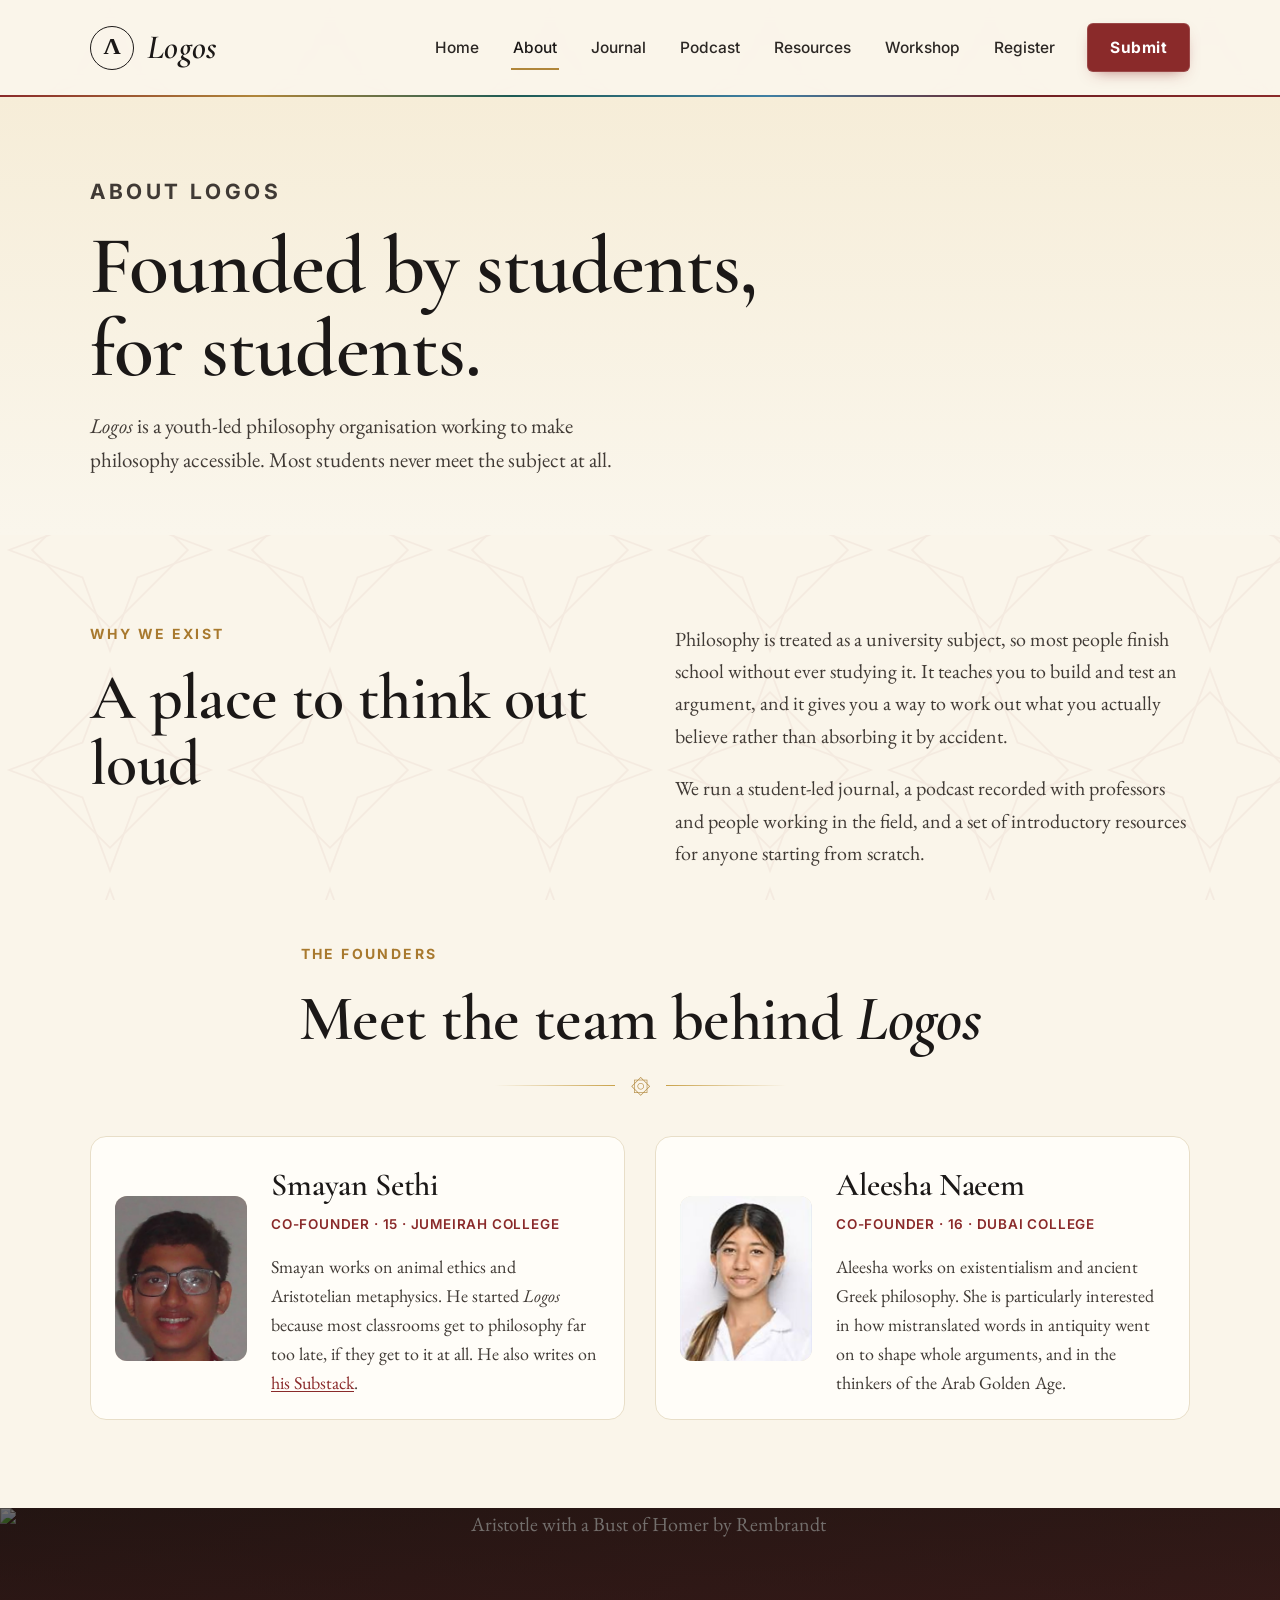
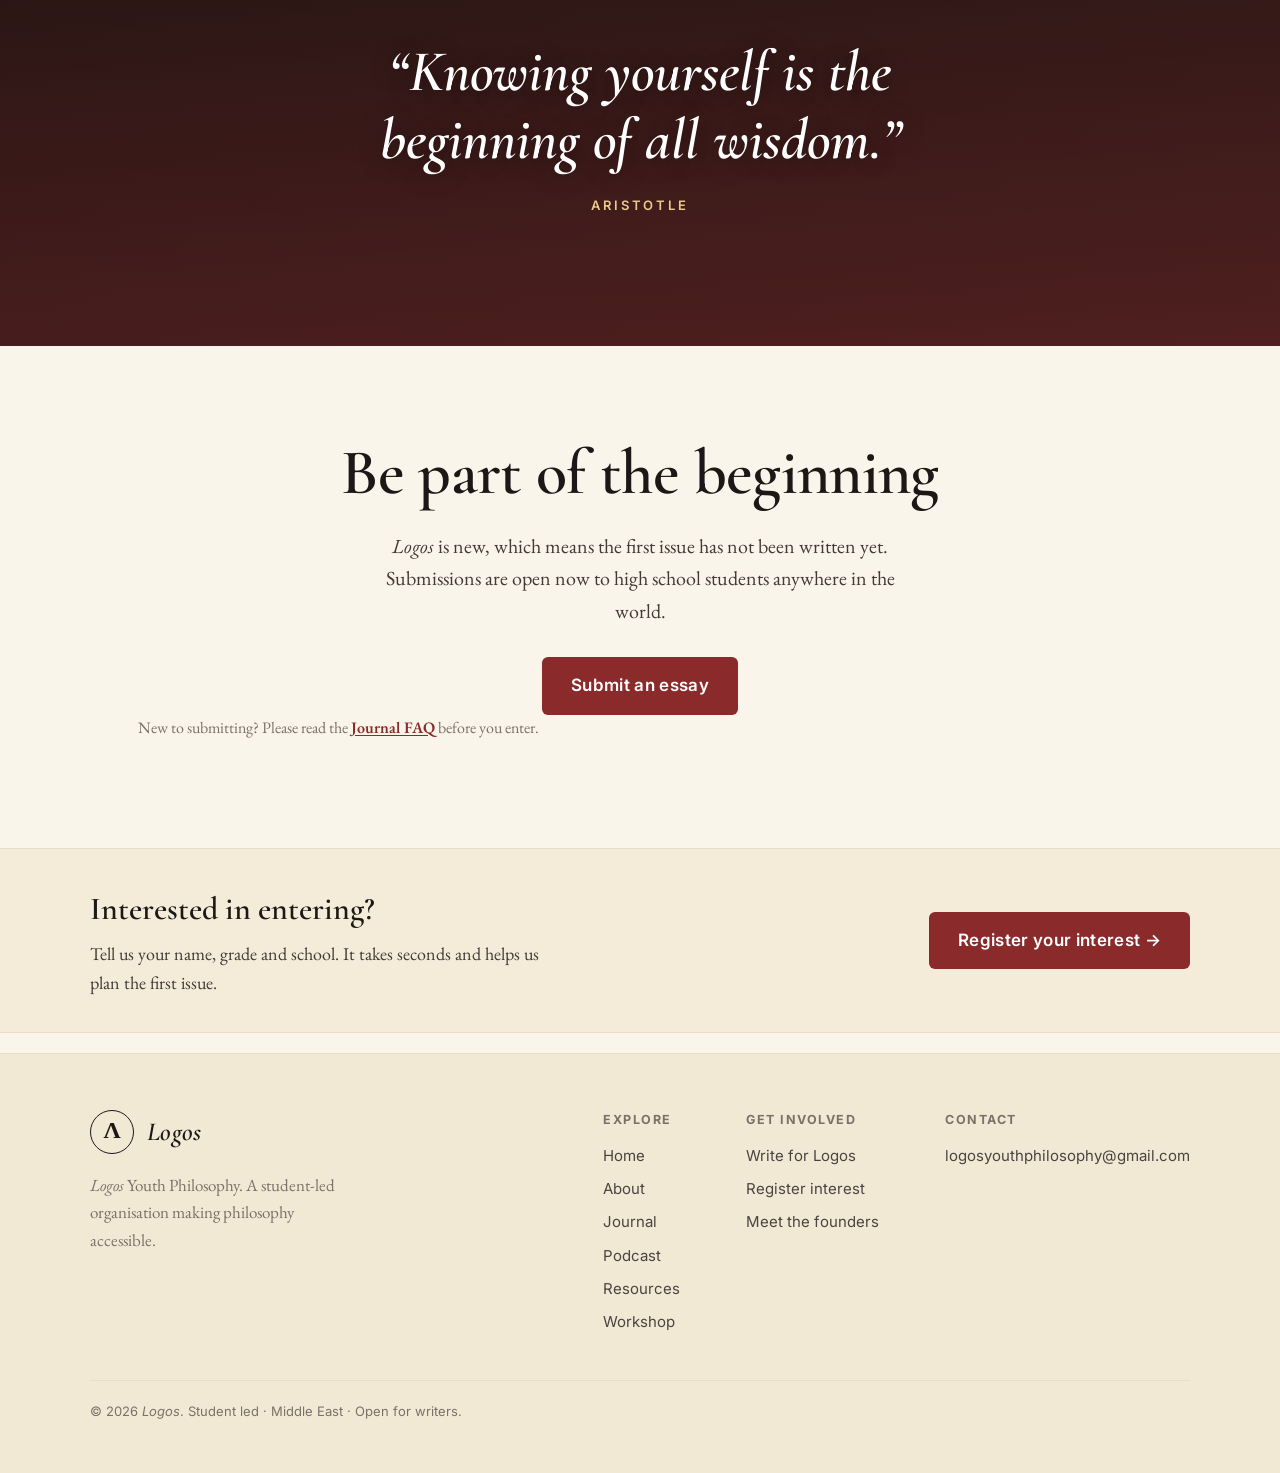
==== commit 6e6284d0: "Update about.html" ====
--- a/about.html
+++ b/about.html
@@ -45,7 +45,7 @@
         <h2>A place to think out loud</h2>
       </div>
       <div>
-        <p>Philosophy is treated as a university subject, so most people finish school without ever studying it. That costs them something real. It teaches you to build and test an argument, and it gives you a way to work out what you actually believe rather than absorbing it by accident.</p>
+        <p>Philosophy is treated as a university subject, so most people finish school without ever studying it. It teaches you to build and test an argument, and it gives you a way to work out what you actually believe rather than absorbing it by accident.</p>
         <p>We run a student-led journal, a podcast recorded with professors and people working in the field, and a set of introductory resources for anyone starting from scratch.</p>
       </div>
     </div>
--- a/styles.css
+++ b/styles.css
@@ -482,3 +482,7 @@
 .stats .num{display:block;font-family:var(--serif);font-weight:600;font-size:clamp(40px,5vw,58px);line-height:1;color:var(--maroon);}
 .stats .lbl{display:block;margin-top:10px;font-family:var(--sans);font-size:13px;font-weight:600;letter-spacing:.08em;text-transform:uppercase;color:var(--muted);}
 @media(max-width:760px){.stats .grid{grid-template-columns:1fr 1fr;}}
+
+.speaker-photo{display:block;width:100%;max-width:220px;height:auto;aspect-ratio:183/325;object-fit:cover;border-radius:14px;border:1px solid var(--line);margin-top:26px;box-shadow:0 18px 40px -28px rgba(90,55,20,.5);}
+.notice .n-photo{flex:0 0 120px;width:120px;height:120px;border-radius:50%;object-fit:cover;object-position:50% 22%;border:3px solid #fffdf8;box-shadow:0 0 0 1px #e3d3ae;position:relative;}
+@media(max-width:720px){.notice .n-photo{width:96px;height:96px;flex-basis:96px;}}
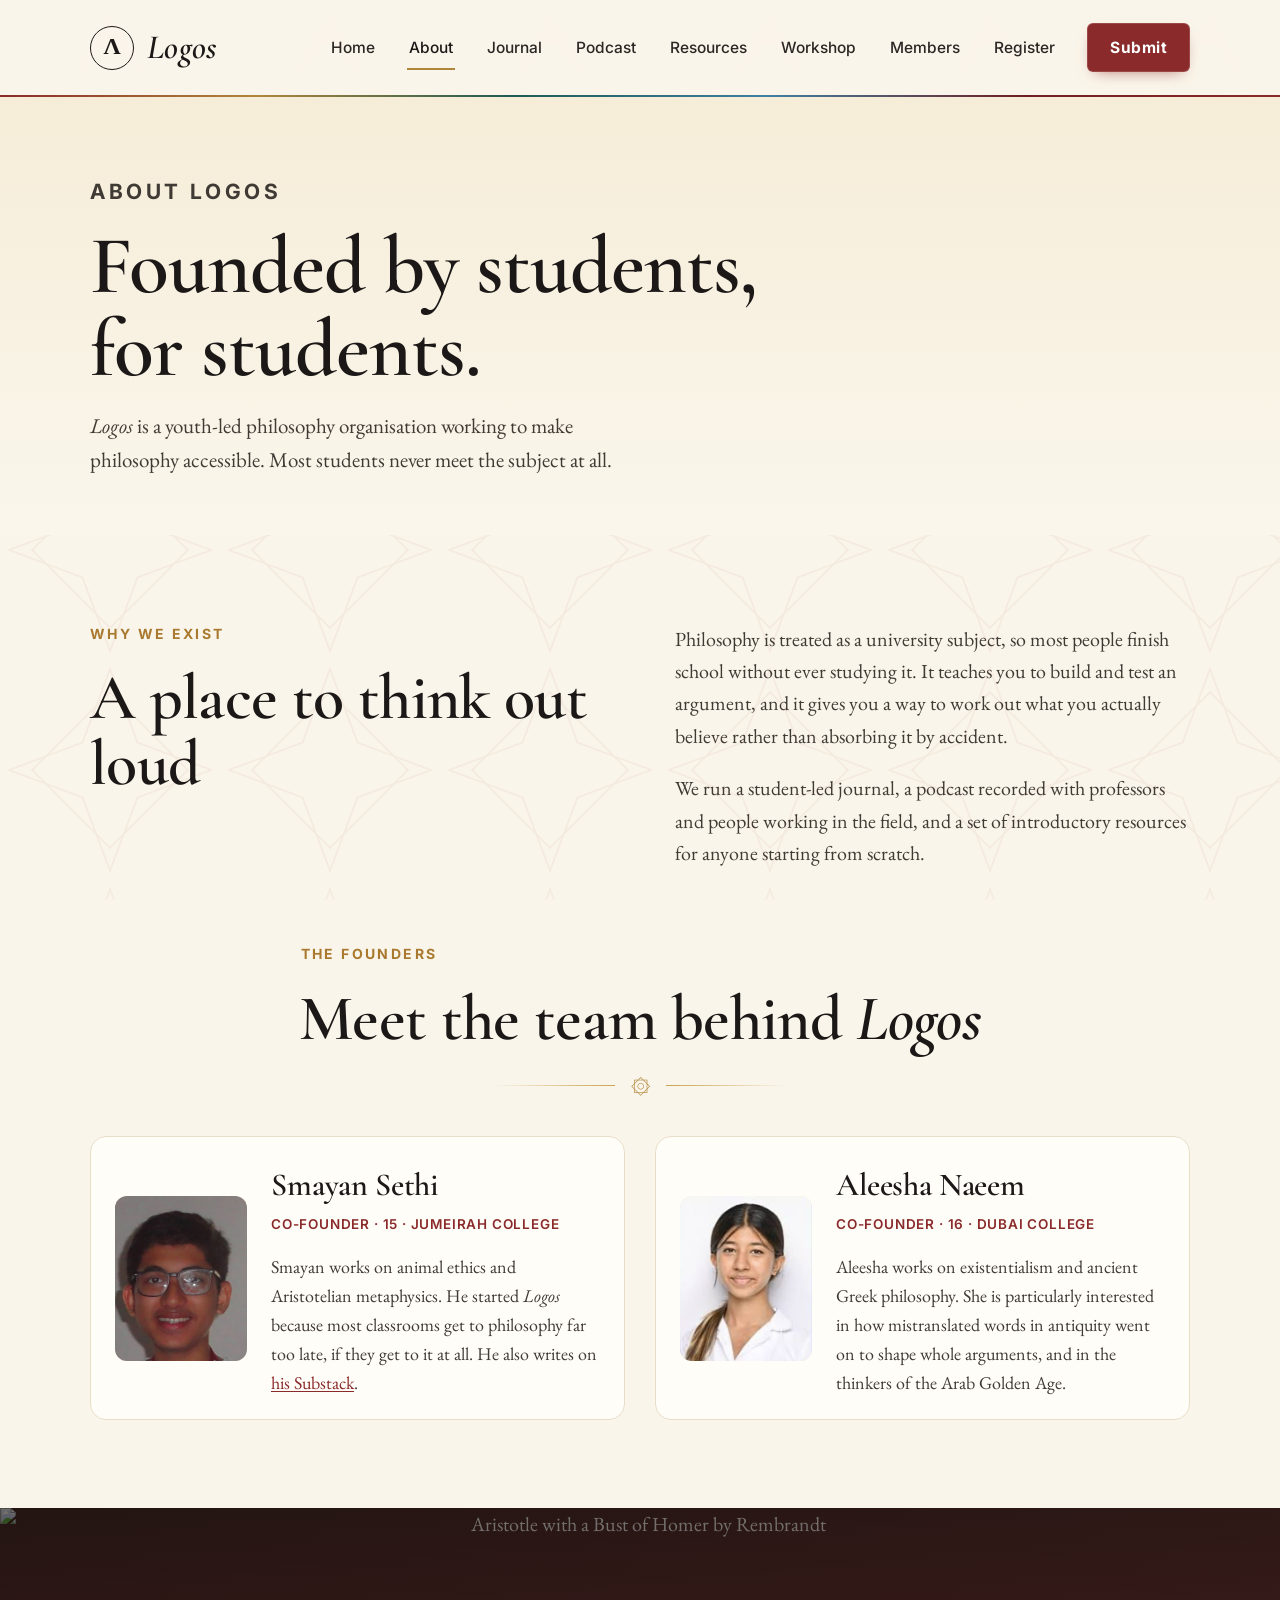
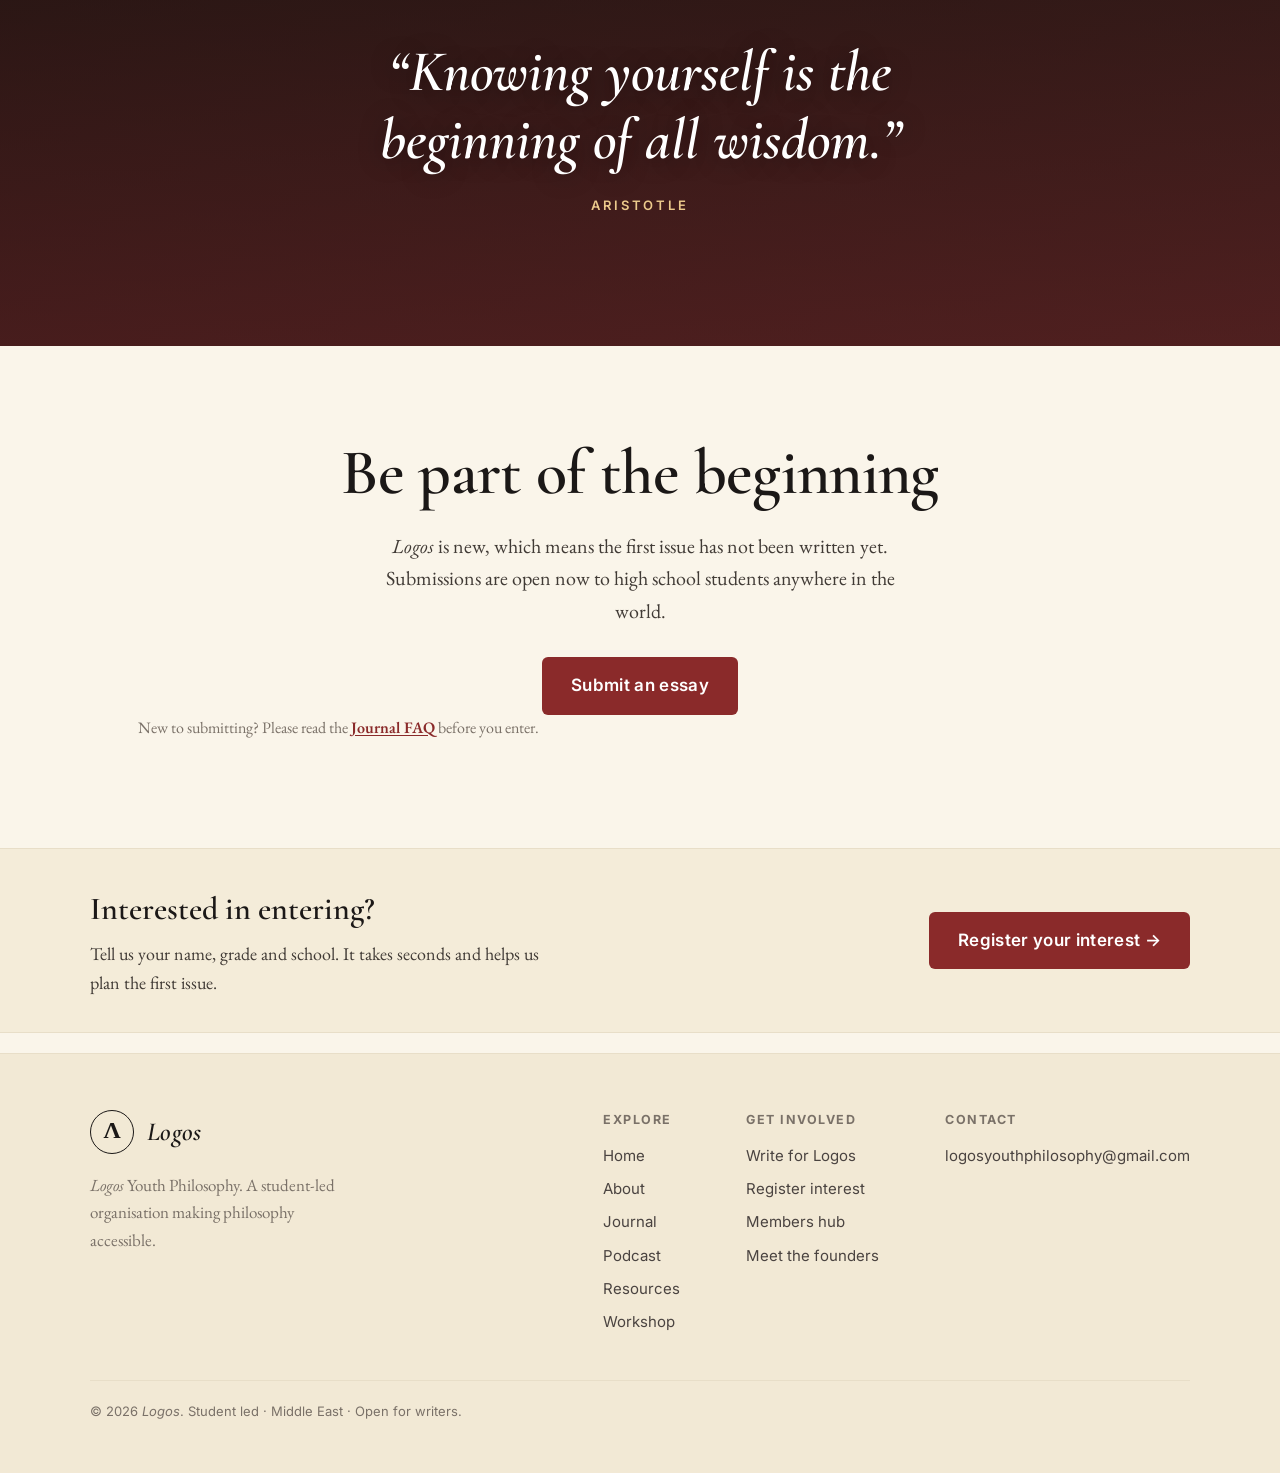
==== commit 3ea8f58e: "Add members hub: noticeboard, workshop resources, key dates, team admin (Supabase) Members-only area" ====
--- a/about.html
+++ b/about.html
@@ -22,6 +22,7 @@
       <a href="podcast.html">Podcast</a>
       <a href="resources.html">Resources</a>
       <a href="workshop.html">Workshop</a>
+      <a href="members.html">Members</a>
       <a href="register.html">Register</a>
       <a href="submit.html" class="btn btn-solid">Submit</a>
     </div>
@@ -127,6 +128,7 @@
         <h4>Get involved</h4>
         <a href="submit.html">Write for Logos</a>
         <a href="register.html">Register interest</a>
+        <a href="members.html">Members hub</a>
           <a href="about.html">Meet the founders</a>
       </div>
       <div>
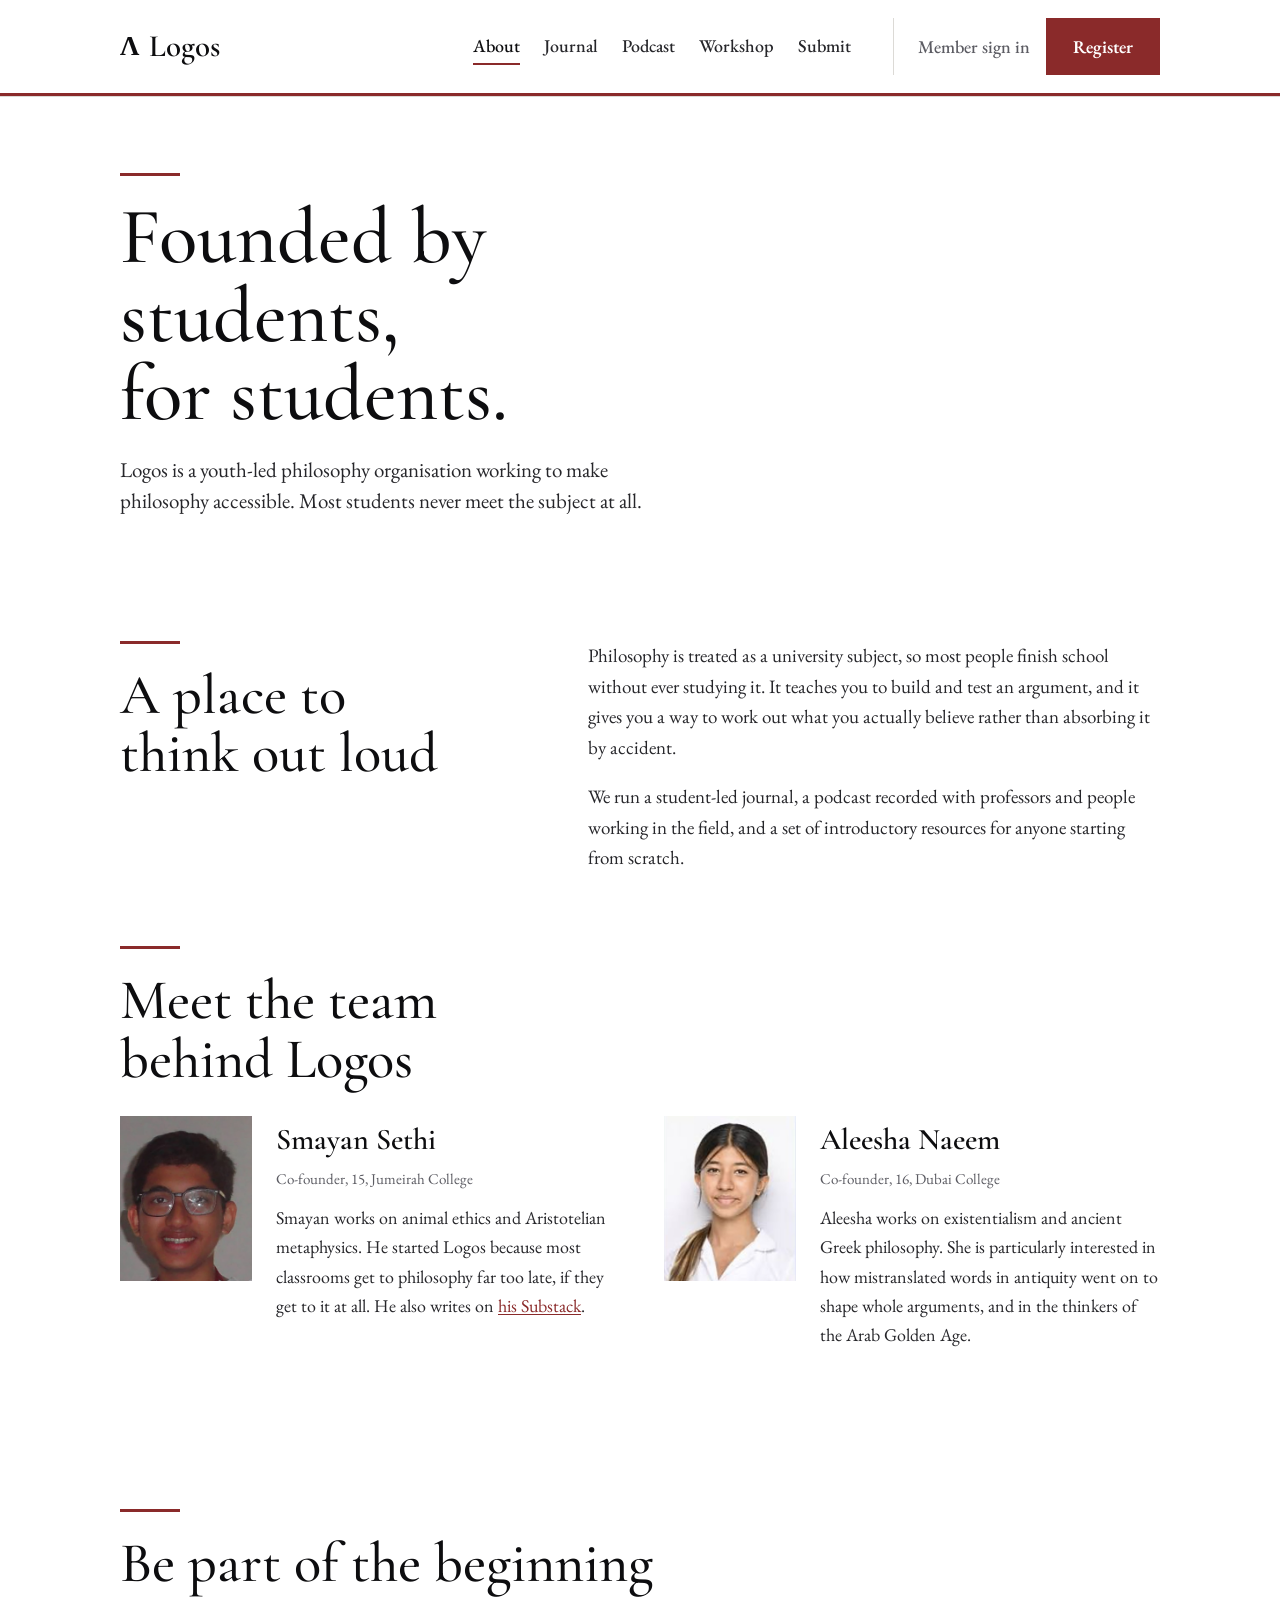
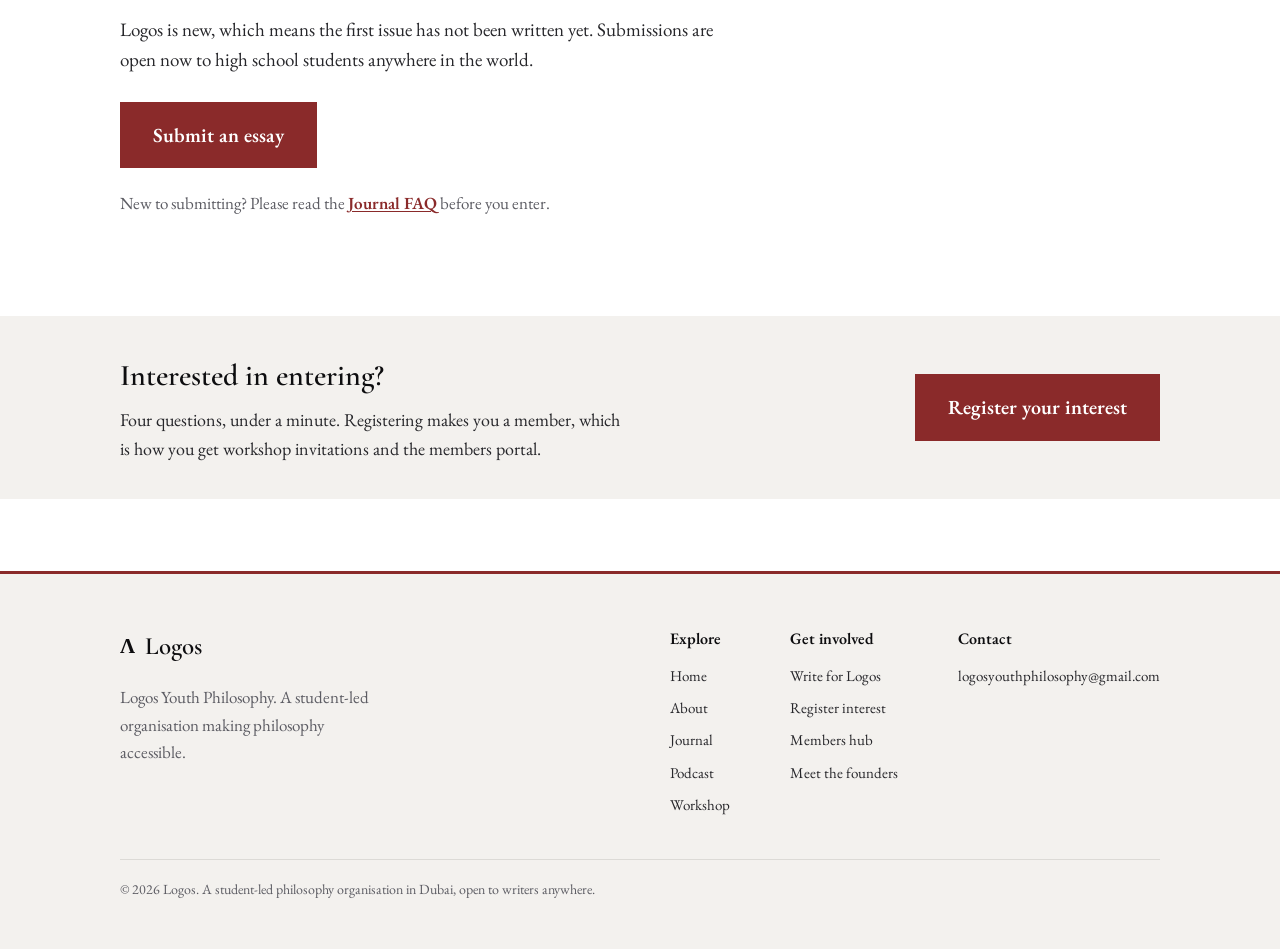
==== commit a8b61683: "Site redesign, registration flow, and members portal rebuild Registration - One form creates the mem" ====
--- a/about.html
+++ b/about.html
@@ -14,27 +14,25 @@
 <header class="topbar">
   <nav class="nav">
     <a class="brand" href="index.html"><span class="mark">&#923;</span><span class="name">Logos</span></a>
-      <button class="nav-toggle" type="button" aria-label="Menu" aria-controls="siteMenu" aria-expanded="false">&#9776;</button>
+    <button class="nav-toggle" type="button" aria-label="Menu" aria-controls="siteMenu" aria-expanded="false">&#9776;</button>
     <div class="menu" id="siteMenu">
-      <a href="index.html">Home</a>
       <a href="about.html" class="active">About</a>
       <a href="journal.html">Journal</a>
       <a href="podcast.html">Podcast</a>
-      <a href="resources.html">Resources</a>
       <a href="workshop.html">Workshop</a>
-      <a href="members.html">Members</a>
-      <a href="register.html">Register</a>
-      <a href="submit.html" class="btn btn-solid">Submit</a>
+      <a href="submit.html">Submit</a>
+    </div>
+    <div class="nav-end">
+      <a class="nav-portal" href="members.html">Member sign in</a>
+      <a class="btn btn-solid nav-cta" href="register.html">Register</a>
     </div>
   </nav>
-  <hr class="rainbow">
 </header>
 
 <section class="page-head">
   <div class="wrap">
-    <p class="eyebrow">About Logos</p>
     <h1>Founded by students,<br>for students.</h1>
-    <p><em>Logos</em> is a youth-led philosophy organisation working to make philosophy accessible. Most students never meet the subject at all.</p>
+    <p>Logos is a youth-led philosophy organisation working to make philosophy accessible. Most students never meet the subject at all.</p>
   </div>
 </section>
 
@@ -42,7 +40,6 @@
   <div class="wrap">
     <div class="split">
       <div>
-        <p class="eyebrow eyebrow-gold">Why we exist</p>
         <h2>A place to think out loud</h2>
       </div>
       <div>
@@ -56,23 +53,21 @@
 <!-- FOUNDERS -->
 <section class="block" style="padding-top:10px;">
   <div class="wrap">
-    <p class="eyebrow eyebrow-gold" style="text-align:center;">The Founders</p>
-    <h2 style="text-align:center;max-width:none;">Meet the team behind <em>Logos</em></h2>
-    <div class="ornament" style="margin:18px auto 40px;"><span>&#1758;</span></div>
+    <h2>Meet the team behind Logos</h2>
     <div class="founders">
       <div class="founder">
         <div class="photo"><img src="team/smayan.jpg" alt="Smayan Sethi"></div>
         <div class="info">
           <h3>Smayan Sethi</h3>
-          <p class="role">Co-Founder · 15 · Jumeirah College</p>
-          <p>Smayan works on animal ethics and Aristotelian metaphysics. He started <em>Logos</em> because most classrooms get to philosophy far too late, if they get to it at all. He also writes on <a href="https://smayansethi.substack.com/" target="_blank" rel="noopener">his Substack</a>.</p>
+          <p class="role">Co-founder, 15, Jumeirah College</p>
+          <p>Smayan works on animal ethics and Aristotelian metaphysics. He started Logos because most classrooms get to philosophy far too late, if they get to it at all. He also writes on <a href="https://smayansethi.substack.com/" target="_blank" rel="noopener">his Substack</a>.</p>
         </div>
       </div>
       <div class="founder">
         <div class="photo"><img src="team/aleesha.jpg" alt="Aleesha Naeem"></div>
         <div class="info">
           <h3>Aleesha Naeem</h3>
-          <p class="role">Co-Founder · 16 · Dubai College</p>
+          <p class="role">Co-founder, 16, Dubai College</p>
           <p>Aleesha works on existentialism and ancient Greek philosophy. She is particularly interested in how mistranslated words in antiquity went on to shape whole arguments, and in the thinkers of the Arab Golden Age.</p>
         </div>
       </div>
@@ -80,19 +75,10 @@
   </div>
 </section>
 
-<!-- QUOTE BAND -->
-<section class="quote-band">
-  <img loading="lazy" src="https://commons.wikimedia.org/wiki/Special:FilePath/Rembrandt%20-%20Aristotle%20with%20a%20Bust%20of%20Homer%20-%20WGA19232.jpg?width=1600" alt="Aristotle with a Bust of Homer by Rembrandt">
-  <div class="q-inner wrap">
-    <p class="q">&ldquo;Knowing yourself is the beginning of all wisdom.&rdquo;</p>
-    <cite>Aristotle</cite>
-  </div>
-</section>
-
-<section class="block" style="text-align:center;">
+<section class="block">
   <div class="wrap">
-    <h2 style="max-width:none;">Be part of the beginning</h2>
-    <p style="max-width:52ch;margin:0 auto 30px;"><em>Logos</em> is new, which means the first issue has not been written yet. Submissions are open now to high school students anywhere in the world.</p>
+    <h2>Be part of the beginning</h2>
+    <p style="margin:0 0 26px;">Logos is new, which means the first issue has not been written yet. Submissions are open now to high school students anywhere in the world.</p>
     <a href="submit.html" class="btn btn-solid btn-lg">Submit an essay</a>
     <p class="faq-ref">New to submitting? Please read the <a href="journal.html#faq">Journal FAQ</a> before you enter.</p>
   </div>
@@ -103,9 +89,9 @@
   <div class="wrap inner">
     <div>
       <h3>Interested in entering?</h3>
-      <p>Tell us your name, grade and school. It takes seconds and helps us plan the first issue.</p>
+      <p>Four questions, under a minute. Registering makes you a member, which is how you get workshop invitations and the members portal.</p>
     </div>
-    <a href="register.html" class="btn btn-solid btn-lg">Register your interest &rarr;</a>
+    <a href="register.html" class="btn btn-solid btn-lg">Register your interest</a>
   </div>
 </section>
 
@@ -113,7 +99,7 @@
   <div class="wrap foot">
     <div>
       <a class="brand" href="index.html"><span class="mark">&#923;</span><span class="name">Logos</span></a>
-      <p style="max-width:34ch;margin:18px 0 0;font-size:17px;color:var(--muted);"><em>Logos</em> Youth Philosophy. A student-led organisation making philosophy accessible.</p>
+      <p style="max-width:34ch;margin:18px 0 0;font-size:17px;color:var(--muted);">Logos Youth Philosophy. A student-led organisation making philosophy accessible.</p>
     </div>
     <div class="cols">
       <div>
@@ -121,7 +107,7 @@
         <a href="index.html">Home</a>
         <a href="about.html">About</a>
         <a href="journal.html">Journal</a>
-        <a href="podcast.html">Podcast</a><a href="resources.html">Resources</a>
+        <a href="podcast.html">Podcast</a>
         <a href="workshop.html">Workshop</a>
       </div>
       <div>
@@ -137,7 +123,7 @@
       </div>
     </div>
   </div>
-  <div class="wrap"><p class="foot-note">&copy; 2026 <em>Logos</em>. Student led · Middle East · Open for writers.</p></div>
+  <div class="wrap"><p class="foot-note">&copy; 2026 Logos. A student-led philosophy organisation in Dubai, open to writers anywhere.</p></div>
 </footer>
 
 <script src="app.js"></script>
--- a/styles.css
+++ b/styles.css
@@ -1,488 +1,432 @@
-/* ===== Logos Youth Philosophy — Western × Arabic styling ===== */
+/* ===== Logos Youth Philosophy =====
+   One accent colour, two text greys. No cream, no gold, no ornament.
+   Every radius is 0, so inner radius always equals outer radius minus padding.
+   Groups are separated by space and hairlines, never by boxes.
+   No uppercase tracking, no negative kerning, no pills, no badges. */
+
 :root{
+  --accent:#8a2a2a;
+  --accent-dark:#6f1f22;
+
+  --ink:#0d0d0f;      /* headings     19.9:1 on white */
+  --body:#26262a;     /* body text    15.1:1 on white */
+  --muted:#5c5c63;    /* captions      6.4:1 on white */
+
+  --bg:#ffffff;
+  --bg-alt:#f3f1ee;   /* warm off-white, the one alternate band */
+  --line:#dcdad6;
+
+  /* back-compat aliases so any stray reference still resolves */
   --maroon:#8a2a2a;
   --maroon-dark:#6f1f22;
-  --gold:#b0863a;
-  --gold-soft:#c9a24b;
-  --teal:#1d5b54;
-  --ink:#1b1817;
-  --body:#403a35;
-  --muted:#7a7168;
-  --cream:#faf5ea;
-  --cream-2:#f4ecd9;
-  --card:#fffdf8;
-  --line:#e8dec8;
-  --serif:"Cormorant Garamond", "Playfair Display", Georgia, serif;
+  --gold:#5c5c63;
+  --gold-soft:#dededb;
+  --teal:#8a2a2a;
+  --card:#ffffff;
+  --cream:#ffffff;
+  --cream-2:#f4f4f2;
+
+  /* Display and text are the same family at different optical sizes.
+     No sans anywhere: --sans is aliased so older rules still resolve. */
+  --serif:"Cormorant Garamond", Georgia, serif;
   --text:"EB Garamond", Georgia, serif;
-  --sans:"Inter", -apple-system, BlinkMacSystemFont, "Segoe UI", Helvetica, Arial, sans-serif;
+  --sans:"EB Garamond", Georgia, serif;
 }
 
 *{box-sizing:border-box;}
 html{scroll-behavior:smooth;}
 body{
-  margin:0;font-family:var(--text);color:var(--body);background:var(--cream);
-  font-size:20px;line-height:1.62;-webkit-font-smoothing:antialiased;
+  margin:0;font-family:var(--text);color:var(--body);background:var(--bg);
+  font-size:19px;line-height:1.62;-webkit-font-smoothing:antialiased;
 }
 a{color:inherit;}
 img{max-width:100%;display:block;}
-.wrap{max-width:1180px;margin:0 auto;padding:0 40px;}
-
-/* faint girih texture behind the whole page */
-body::before{
-  content:"";position:fixed;inset:0;z-index:-1;pointer-events:none;opacity:.05;
-  background-image:url("data:image/svg+xml;utf8,<svg xmlns='http://www.w3.org/2000/svg' width='120' height='120' viewBox='0 0 120 120'><g fill='none' stroke='%238a2a2a' stroke-width='1'><path d='M60 5 75 45 115 60 75 75 60 115 45 75 5 60 45 45Z'/><rect x='30' y='30' width='60' height='60' transform='rotate(45 60 60)'/></g></svg>");
-  background-size:220px 220px;
-}
+.wrap{max-width:1120px;margin:0 auto;padding:0 40px;}
+
+/* headlines wrap by sense, not by column width */
+h1,h2,h3,.q{text-wrap:balance;}
+
+/* numbers that sit in columns or change in place line up */
+.stats .num,.tz td,.mh-table td,.mh-table th,.mh-date .when,.mh-date .count,
+.ws-facts strong,.mh-session .when{font-variant-numeric:tabular-nums;}
+
+:focus-visible{outline:2px solid var(--accent);outline-offset:2px;}
+
+/* Red accent system: one short rule opens every major heading, so the colour
+   is structural and repeated rather than sprinkled. */
+.hero h1::before,
+.page-head h1::before,
+.block > .wrap > h2::before,
+.split > div > h2::before,
+.index-head h2::before,
+.register h2::before,
+.callout h2::before,
+.contact-cta h2::before,
+.portal-step h2::before,
+.reg-panel h2::before{
+  content:"";display:block;width:60px;height:3px;background:var(--accent);
+  margin:0 0 22px;
+}
+.split > div > h2{margin-bottom:0;}
 
 /* ---------- Nav ---------- */
-.topbar{position:sticky;top:0;z-index:50;background:rgba(250,245,234,.92);backdrop-filter:blur(9px);}
-.nav{display:flex;align-items:center;justify-content:space-between;max-width:1180px;margin:0 auto;padding:20px 40px;gap:20px;}
-.brand{display:flex;align-items:center;gap:13px;text-decoration:none;color:var(--ink);}
-.brand .mark{width:44px;height:44px;border-radius:50%;border:1.5px solid var(--ink);display:grid;place-items:center;font-family:var(--serif);font-size:24px;font-weight:600;}
-.brand .name{font-family:var(--serif);font-style:italic;font-weight:600;font-size:34px;letter-spacing:.3px;}
-.menu{display:flex;align-items:center;gap:30px;}
-.menu a{font-family:var(--sans);font-size:15.5px;font-weight:500;color:#2b2724;text-decoration:none;padding:6px 2px;position:relative;}
-.menu a.active{color:var(--ink);}
-.menu a.active::after{content:"";position:absolute;left:0;right:0;bottom:-4px;height:2px;background:var(--gold);}
-.menu a:hover{color:var(--maroon);}
-
-.btn{font-family:var(--sans);font-weight:600;font-size:15.5px;border-radius:7px;padding:11px 20px;text-decoration:none;display:inline-block;cursor:pointer;border:1.5px solid transparent;transition:.18s;}
-.btn-solid{background:var(--maroon);color:#fff;}
-.btn-solid:hover{background:var(--maroon-dark);}
-.btn-outline{background:transparent;color:var(--ink);border-color:#cdb98f;}
+.topbar{position:sticky;top:0;z-index:50;background:var(--bg);border-bottom:1px solid var(--line);}
+.topbar::after{content:"";display:block;height:3px;background:var(--accent);}
+.nav{display:flex;align-items:center;max-width:1120px;margin:0 auto;padding:18px 40px;gap:18px;}
+.brand{display:flex;align-items:center;gap:10px;text-decoration:none;color:var(--ink);}
+.brand .mark{font-family:var(--serif);font-size:27px;font-weight:600;line-height:1;}
+.brand .name{font-family:var(--serif);font-weight:600;font-size:31px;}
+
+/* page links: plain text, equal weight, one underline for the current page */
+.menu{display:flex;align-items:center;gap:24px;margin-left:auto;}
+.menu a{font-family:var(--sans);font-size:18px;font-weight:500;color:var(--body);
+  text-decoration:none;padding:3px 0;border-bottom:2px solid transparent;}
+.menu a:hover{color:var(--ink);}
+.menu a.active{color:var(--ink);border-bottom-color:var(--accent);}
+
+/* account cluster: separated by a rule, and deliberately not styled like a page link */
+.nav-end{display:flex;align-items:center;gap:16px;margin-left:24px;padding-left:24px;
+  border-left:1px solid var(--line);}
+.nav-cta{font-size:15px;padding:10px 18px;}
+
+.btn{font-family:var(--sans);font-weight:600;font-size:18px;border-radius:0;padding:13px 26px;
+  text-decoration:none;display:inline-block;cursor:pointer;border:1px solid transparent;
+  transition:background .15s, border-color .15s, transform .08s;}
+.btn:active{transform:translateY(1px);}
+.btn-solid{background:var(--accent);color:#fff;}
+.btn-solid:hover{background:var(--accent-dark);}
+.btn-outline{background:transparent;color:var(--ink);border-color:#c9c9c5;}
 .btn-outline:hover{border-color:var(--ink);}
-.btn-lg{font-size:17px;padding:14px 28px;}
-
-/* language toggle */
-
-.rainbow{height:3px;border:0;margin:0;background:linear-gradient(90deg,#8a2a2a,#b0863a,#1d5b54,#3f7fa3,#6f1f22,#8a2a2a);}
-
-/* ---------- Ornament divider ---------- */
-.ornament{display:flex;align-items:center;justify-content:center;gap:16px;margin:0 auto;color:var(--gold);}
-.ornament::before,.ornament::after{content:"";height:1px;width:min(120px,22vw);background:linear-gradient(90deg,transparent,var(--gold-soft));}
-.ornament::after{background:linear-gradient(90deg,var(--gold-soft),transparent);}
-.ornament span{font-size:20px;line-height:1;color:var(--gold);}
+.btn-lg{font-size:20px;padding:16px 32px;}
+.btn-teal{background:var(--accent);color:#fff;border-color:var(--accent);}
+.btn-teal:hover{background:var(--accent-dark);border-color:var(--accent-dark);}
+
+/* busy state for any control that kicks off work */
+.btn[aria-busy="true"],button[aria-busy="true"]{opacity:.6;pointer-events:none;cursor:default;}
+
+.nav-portal{
+  font-family:var(--sans);font-size:18px;font-weight:500;color:var(--muted);
+  text-decoration:none;white-space:nowrap;border:0;padding:0;transition:color .15s;
+}
+.nav-portal:hover,.nav-portal.is-on{color:var(--ink);text-decoration:underline;text-underline-offset:4px;}
+
+/* retired decoration and filler, kept as no-ops so stray markup renders nothing */
+.rainbow,.ornament,.orn,.reg-micro,.langs-badge{display:none;}
 
 /* ---------- Hero ---------- */
-.hero{position:relative;background:linear-gradient(180deg,#f6edd8 0%,#faf6ec 55%,#fbfaf6 100%);padding:92px 0 104px;overflow:hidden;}
-.hero-grid{display:grid;grid-template-columns:1.05fr .95fr;gap:60px;align-items:center;}
-.eyebrow{font-family:var(--sans);font-weight:700;letter-spacing:.17em;text-transform:uppercase;font-size:13.5px;color:var(--maroon);margin:0 0 24px;}
-.eyebrow-gold{color:var(--gold);}
-.hero h1{font-family:var(--serif);font-weight:600;color:var(--ink);font-size:clamp(58px,7.6vw,104px);line-height:1.0;letter-spacing:-.012em;margin:0 0 26px;}
-.hero p.lead{font-size:22px;color:var(--body);max-width:38ch;margin:0 0 36px;}
-.cta-row{display:flex;gap:16px;flex-wrap:wrap;}
-.hero-art{position:relative;}
-.hero-art img{width:100%;border-radius:14px;display:block;border:1px solid rgba(120,90,40,.28);box-shadow:0 34px 64px -34px rgba(60,35,10,.62);}
-.hero-art::before{content:"";position:absolute;inset:-10px;border:1px solid var(--gold);border-radius:18px;opacity:.35;pointer-events:none;}
-.hero-art-cap{display:block;margin-top:16px;text-align:right;font-family:var(--sans);font-size:12.5px;letter-spacing:.03em;color:var(--muted);}
-@media(max-width:900px){.hero-grid{grid-template-columns:1fr;gap:38px;}.hero-art-cap{text-align:left;}}
+.hero{padding:80px 0 72px;}
+.hero-grid{display:grid;grid-template-columns:1.15fr .85fr;gap:56px;align-items:center;}
+@media(max-width:900px){.hero-grid{grid-template-columns:1fr;gap:36px;}}
+.hero h1{font-family:var(--serif);font-weight:500;color:var(--ink);
+  font-size:clamp(52px,7vw,104px);line-height:0.98;margin:0 0 26px;max-width:15ch;}
+.hero p.lead{font-size:23px;color:var(--body);max-width:44ch;margin:0 0 32px;line-height:1.5;}
+.cta-row{display:flex;gap:12px;flex-wrap:wrap;}
+.hero-langs{margin-top:16px;color:var(--muted);font-size:17px;}
+
+/* one paired image block, the only photograph on the site */
+.hero-art img{width:100%;height:auto;display:block;border-radius:0;}
+.hero-art-cap{display:block;margin-top:10px;font-family:var(--sans);font-size:15px;color:var(--muted);}
+@media(max-width:900px){.hero-art{max-width:380px;}}
+
+.eyebrow{font-family:var(--sans);font-size:15px;font-weight:600;color:var(--muted);margin:0 0 14px;}
+.eyebrow-gold{color:var(--muted);}
 
 /* ---------- University marquee ---------- */
-.partners{position:relative;background:#fbf8f0;border-top:1px solid var(--line);border-bottom:1px solid var(--line);padding:38px 0 44px;overflow:hidden;}
-.partners .label{text-align:center;font-family:var(--sans);font-weight:700;letter-spacing:.15em;text-transform:uppercase;font-size:13px;color:var(--muted);margin:0 0 28px;}
+.partners{background:var(--bg-alt);padding:36px 0 40px;overflow:hidden;}
+.partners .label{text-align:center;font-family:var(--sans);font-size:16px;color:var(--muted);margin:0 0 24px;}
 .marquee{display:flex;overflow:hidden;-webkit-mask-image:linear-gradient(90deg,transparent,#000 12%,#000 88%,transparent);mask-image:linear-gradient(90deg,transparent,#000 12%,#000 88%,transparent);}
 .marquee__track{display:flex;flex-shrink:0;align-items:center;gap:90px;padding-right:90px;animation:scroll 32s linear infinite;will-change:transform;}
 @keyframes scroll{from{transform:translateX(0);}to{transform:translateX(-50%);}}
 .uni{display:flex;align-items:center;flex-shrink:0;}
-.uni-logo{height:50px;width:auto;max-width:260px;object-fit:contain;display:block;}
-.l-columbia{height:74px;}.l-uchicago{height:44px;}.l-oxford{height:52px;}.l-cambridge{height:56px;}
+.uni-logo{height:48px;width:auto;max-width:240px;object-fit:contain;display:block;}
+.l-columbia{height:70px;}.l-uchicago{height:42px;}.l-oxford{height:50px;}.l-cambridge{height:53px;}
 
 /* ---------- Sections ---------- */
-section.block{padding:88px 0;}
-.block h2{font-family:var(--serif);font-weight:600;color:var(--ink);font-size:clamp(40px,5.4vw,64px);margin:6px 0 24px;line-height:1.03;letter-spacing:-.01em;}
-.block p{max-width:62ch;margin:0 0 20px;}
-.split{display:grid;grid-template-columns:1fr 1fr;gap:70px;align-items:start;}
-@media(max-width:860px){.split{grid-template-columns:1fr;gap:30px;}}
-
-.cards{display:grid;grid-template-columns:repeat(3,1fr);gap:26px;margin-top:18px;}
-.card{position:relative;background:var(--card);border:1px solid var(--line);border-radius:14px;padding:34px 30px;transition:.2s;}
-.card::before{content:"";position:absolute;top:0;left:26px;right:26px;height:2px;background:linear-gradient(90deg,transparent,var(--gold-soft),transparent);opacity:0;transition:.2s;}
-.card:hover{transform:translateY(-3px);border-color:#ddcaa2;box-shadow:0 16px 36px -24px rgba(90,55,20,.4);}
-.card:hover::before{opacity:1;}
-.card h3{font-family:var(--serif);font-size:30px;color:var(--ink);margin:0 0 10px;font-weight:600;letter-spacing:-.005em;}
-.card p{font-size:18px;color:var(--body);margin:0;}
-@media(max-width:860px){.cards{grid-template-columns:1fr;}}
-.cards.two{grid-template-columns:1fr 1fr;max-width:860px;margin-left:auto;margin-right:auto;}
-@media(max-width:700px){.cards.two{grid-template-columns:1fr;}}
-/* clickable offering cards (home) */
-a.card{text-decoration:none;display:flex;flex-direction:column;}
-a.card .more{margin-top:14px;font-family:var(--sans);font-size:14px;font-weight:600;letter-spacing:.04em;color:var(--maroon);opacity:.85;transition:.2s;}
-a.card:hover .more{opacity:1;transform:translateX(2px);}
-
-/* resources grid */
-.res-grid{display:grid;grid-template-columns:repeat(3,1fr);gap:26px;margin-top:12px;}
-@media(max-width:900px){.res-grid{grid-template-columns:1fr 1fr;}}
-@media(max-width:600px){.res-grid{grid-template-columns:1fr;}}
-.res-card{display:flex;flex-direction:column;position:relative;overflow:hidden;background:var(--card);
-  border:1px solid var(--line);border-radius:14px;padding:30px 28px;transition:.2s;}
-.res-card::before{content:"";position:absolute;top:0;left:26px;right:26px;height:2px;
-  background:linear-gradient(90deg,transparent,var(--gold-soft),transparent);opacity:0;transition:.2s;}
-.res-card:hover{transform:translateY(-3px);border-color:#ddcaa2;box-shadow:0 16px 36px -24px rgba(90,55,20,.4);}
-.res-card:hover::before{opacity:1;}
-.res-card .tag{font-family:var(--sans);font-size:12px;font-weight:700;letter-spacing:.12em;text-transform:uppercase;color:var(--gold);margin:0 0 14px;}
-.res-card h3{font-family:var(--serif);font-weight:600;font-size:27px;line-height:1.16;color:var(--ink);margin:0 0 12px;letter-spacing:-.005em;}
-.res-card .desc{font-size:17.5px;color:var(--body);margin:0 0 22px;}
-.res-card .soon{margin-top:auto;align-self:flex-start;font-family:var(--sans);font-size:12px;font-weight:600;
-  letter-spacing:.08em;text-transform:uppercase;color:var(--muted);background:rgba(122,113,104,.1);
-  border:1px solid var(--line);padding:5px 12px;border-radius:999px;}
+section.block{padding:80px 0;}
+.block h2{font-family:var(--serif);font-weight:500;color:var(--ink);
+  font-size:clamp(34px,4.4vw,58px);margin:0 0 22px;line-height:1.04;max-width:22ch;}
+.block p{max-width:66ch;margin:0 0 18px;}
+.split{display:grid;grid-template-columns:1fr 1.4fr;gap:60px;align-items:start;}
+@media(max-width:860px){.split{grid-template-columns:1fr;gap:22px;}}
+
+/* ---------- Two-column index: title holds the left column, list the right ---------- */
+.index{display:grid;grid-template-columns:minmax(200px,1fr) 2.2fr;gap:28px 64px;align-items:start;}
+.index-head{position:sticky;top:112px;}
+.index-head h2{margin:0;max-width:15ch;}
+.index-head p{margin:18px 0 0;font-size:18px;color:var(--muted);max-width:32ch;}
+.index-head .btn{margin-top:24px;}
+.index-body > :first-child{margin-top:0;}
+.index-body .cards,.index-body .benefits,.index-body .faq,.index-body .guidelines{margin-top:0;}
+@media(max-width:980px){.index{grid-template-columns:minmax(180px,1fr) 1.9fr;gap:24px 40px;}}
+@media(max-width:860px){
+  .index{grid-template-columns:1fr;gap:26px;}
+  .index-head{position:static;}
+  .index-head h2,.index-head p{max-width:none;}
+}
+
+/* linked rows, not three cards in a row */
+.cards{display:grid;grid-template-columns:1fr;gap:0;margin-top:28px;border-top:2px solid var(--accent);}
+.card{background:none;border:0;border-bottom:1px solid var(--line);border-radius:0;padding:28px 0;}
+.card h3{font-family:var(--serif);font-size:33px;color:var(--ink);margin:0 0 8px;font-weight:500;line-height:1.1;}
+.card p{font-size:18px;color:var(--body);margin:0;max-width:70ch;}
+.cards.two{grid-template-columns:1fr;max-width:none;margin-left:0;margin-right:0;}
+a.card{text-decoration:none;display:block;}
+a.card:hover h3{color:var(--accent);}
+a.card .more{display:inline-block;margin-top:10px;font-family:var(--sans);font-size:15px;
+  font-weight:600;color:var(--accent);}
+
+/* resources: two columns, grouped by space */
+.res-grid{display:grid;grid-template-columns:1fr 1fr;gap:40px 48px;margin-top:30px;}
+@media(max-width:700px){.res-grid{grid-template-columns:1fr;gap:30px;}}
+.res-card{display:flex;flex-direction:column;background:none;border:0;border-radius:0;padding:0;}
+.res-card .tag{display:none;}
+.res-card h3{font-family:var(--serif);font-weight:600;font-size:26px;line-height:1.16;color:var(--ink);margin:0 0 10px;}
+.res-card .desc{font-size:18px;color:var(--body);margin:0 0 12px;}
+.res-card .soon{margin-top:auto;align-self:flex-start;font-family:var(--sans);font-size:15px;
+  color:var(--muted);background:none;border:0;padding:0;border-radius:0;}
 
 /* ---------- Founders ---------- */
-.founders{display:grid;grid-template-columns:1fr 1fr;gap:30px;margin-top:16px;}
-@media(max-width:760px){.founders{grid-template-columns:1fr;max-width:480px;margin-left:auto;margin-right:auto;}}
-.founder{display:flex;align-items:center;gap:24px;background:var(--card);border:1px solid var(--line);
-  border-radius:16px;overflow:hidden;padding:22px 24px;transition:.2s;}
-.founder:hover{box-shadow:0 20px 44px -28px rgba(90,55,20,.45);transform:translateY(-2px);}
-.founder .photo{flex:0 0 auto;width:132px;aspect-ratio:4/5;border-radius:12px;overflow:hidden;background:#ece1cb;}
-.founder .photo img{width:100%;height:100%;object-fit:cover;display:block;filter:saturate(1.02);}
-.founder .info{padding:0;}
-@media(max-width:430px){.founder{flex-direction:column;text-align:center;gap:16px;}.founder .photo{width:150px;}}
-.founder .info h3{font-family:var(--serif);font-size:32px;color:var(--ink);margin:0 0 3px;font-weight:600;letter-spacing:-.005em;}
-.founder .info .role{font-family:var(--sans);font-size:13.5px;font-weight:600;letter-spacing:.06em;text-transform:uppercase;color:var(--maroon);margin:0 0 16px;}
+.founders{display:grid;grid-template-columns:1fr 1fr;gap:48px;margin-top:28px;}
+@media(max-width:760px){.founders{grid-template-columns:1fr;gap:36px;}}
+.founder{display:flex;align-items:flex-start;gap:24px;background:none;border:0;border-radius:0;padding:0;}
+.founder .photo{flex:0 0 auto;width:132px;aspect-ratio:4/5;overflow:hidden;background:var(--bg-alt);border-radius:0;}
+.founder .photo img{width:100%;height:100%;object-fit:cover;display:block;}
+@media(max-width:430px){.founder{flex-direction:column;gap:14px;}.founder .photo{width:150px;}}
+.founder .info h3{font-family:var(--serif);font-size:30px;color:var(--ink);margin:0 0 2px;font-weight:600;}
+.founder .info .role{font-family:var(--sans);font-size:15px;color:var(--muted);margin:0 0 12px;}
 .founder .info p{font-size:18px;margin:0;color:var(--body);}
-.founder .info a{color:var(--maroon);text-decoration:underline;text-underline-offset:2px;}
-.founder .info a:hover{color:var(--maroon-dark);}
+.founder .info a{color:var(--accent);text-decoration:underline;text-underline-offset:2px;}
 
 /* ---------- Callout ---------- */
-.callout{position:relative;background:linear-gradient(120deg,#8a2a2a,#6f1f22);color:#fbeede;border-radius:20px;padding:54px 52px;margin-top:14px;display:flex;justify-content:space-between;align-items:center;gap:30px;flex-wrap:wrap;overflow:hidden;}
-.callout::after{content:"۞";position:absolute;font-size:220px;line-height:1;right:-30px;top:50%;transform:translateY(-50%);color:rgba(255,255,255,.06);pointer-events:none;}
-.callout h2{font-family:var(--serif);font-weight:600;color:#fff;margin:0 0 10px;font-size:clamp(32px,4vw,48px);letter-spacing:-.005em;}
-.callout p{color:#f0d9cf;margin:0;max-width:46ch;position:relative;}
-.callout .cta-row,.callout .btn{position:relative;}
-.callout .btn-solid{background:#fff;color:var(--maroon);}
-.callout .btn-solid:hover{background:#f4e5cf;}
-.callout .btn-outline{color:#fff;border-color:rgba(255,255,255,.6);}
-.callout .btn-outline:hover{background:rgba(255,255,255,.12);border-color:#fff;}
-
-/* ---------- Painting quote band ---------- */
-.quote-band{position:relative;padding:130px 24px;text-align:center;color:#fff;overflow:hidden;isolation:isolate;background:linear-gradient(135deg,#3a1f1f,#5a2a2a);}
-.quote-band > img{position:absolute;inset:0;width:100%;height:100%;object-fit:cover;object-position:center 28%;z-index:-2;}
-.quote-band::after{content:"";position:absolute;inset:0;z-index:-1;background:linear-gradient(180deg,rgba(20,14,10,.60),rgba(74,26,26,.66));}
-.quote-band .q{font-family:var(--serif);font-weight:600;font-style:italic;font-size:clamp(34px,4.8vw,58px);line-height:1.16;margin:0 auto;max-width:22ch;color:#fff;text-shadow:0 2px 24px rgba(0,0,0,.42);}
-.quote-band cite{display:block;margin-top:22px;font-style:normal;font-family:var(--sans);font-weight:600;font-size:13px;letter-spacing:.22em;text-transform:uppercase;color:#ecca8c;}
-
-/* ---------- Contact CTA ---------- */
-.contact-cta{text-align:center;background:var(--card);border:1px solid var(--line);border-radius:20px;padding:60px 40px;position:relative;}
-.contact-cta .orn{color:var(--gold);font-size:26px;line-height:1;margin-bottom:14px;}
-.contact-cta h2{font-family:var(--serif);font-weight:600;color:var(--ink);font-size:clamp(28px,3.6vw,40px);margin:0 0 12px;}
-.contact-cta p{font-size:20px;color:var(--body);max-width:48ch;margin:0 auto 26px;}
-
-/* ---------- Empty note ---------- */
-.empty-note{background:var(--card);border:1px solid var(--line);border-radius:20px;padding:62px 40px;text-align:center;}
-.empty-note .orn{color:var(--gold);font-size:26px;margin-bottom:12px;}
-.empty-note h2{font-family:var(--serif);font-weight:600;color:var(--ink);font-size:clamp(28px,3.6vw,40px);margin:0 0 12px;}
-.empty-note p{font-size:20px;color:var(--body);margin:0 auto;max-width:46ch;}
+.callout{background:var(--bg-alt);color:var(--body);border-radius:0;padding:48px 44px;margin-top:8px;
+  display:flex;justify-content:space-between;align-items:center;gap:32px;flex-wrap:wrap;}
+.callout h2{font-family:var(--serif);font-weight:600;color:var(--ink);margin:0 0 10px;
+  font-size:clamp(28px,3.4vw,40px);}
+.callout p{color:var(--body);margin:0;max-width:52ch;}
+.callout .btn-solid{background:var(--accent);color:#fff;}
+.callout .btn-solid:hover{background:var(--accent-dark);}
+.callout .btn-outline{color:var(--ink);border-color:#c4c4c0;}
+.callout .btn-outline:hover{border-color:var(--ink);background:transparent;}
+.callout .faq-ref{color:var(--muted);margin-top:12px;}
+.callout .faq-ref a{color:var(--accent);}
+
+/* ---------- Pull quote ---------- */
+.quote-band{background:var(--bg-alt);padding:72px 24px;text-align:left;color:var(--body);}
+.quote-band > img{display:none;}
+.quote-band .q-inner{max-width:1120px;margin:0 auto;padding:0 40px;}
+.quote-band .q{font-family:var(--serif);font-weight:600;font-size:clamp(28px,3.4vw,42px);
+  line-height:1.22;margin:0;max-width:32ch;color:var(--ink);}
+.quote-band cite{display:block;margin-top:18px;font-style:normal;font-family:var(--sans);
+  font-size:16px;color:var(--muted);}
+
+/* ---------- Contact CTA / empty state ---------- */
+.contact-cta,.empty-note{background:var(--bg-alt);border:0;border-radius:0;padding:52px 44px;text-align:left;}
+.contact-cta h2,.empty-note h2{font-family:var(--serif);font-weight:600;color:var(--ink);
+  font-size:clamp(28px,3.4vw,40px);margin:0 0 12px;}
+.contact-cta p,.empty-note p{font-size:19px;color:var(--body);max-width:58ch;margin:0 0 24px;}
+.empty-note p:last-child{margin-bottom:0;}
 
 /* ---------- Page head ---------- */
-.page-head{background:linear-gradient(180deg,#f6edd8,#faf6ec);padding:78px 0 58px;}
-.page-head .eyebrow{margin-bottom:16px;}
-.page-head h1{font-family:var(--serif);font-weight:600;color:var(--ink);font-size:clamp(48px,6.4vw,84px);margin:0 0 18px;line-height:1.01;letter-spacing:-.012em;}
-.page-head p{font-size:21px;max-width:54ch;margin:0;color:var(--body);}
+.page-head{padding:76px 0 44px;}
+.page-head h1{font-family:var(--serif);font-weight:500;color:var(--ink);
+  font-size:clamp(46px,6.2vw,92px);line-height:0.99;margin:0 0 20px;max-width:16ch;}
+.page-head p{font-size:21px;max-width:58ch;margin:0;color:var(--body);line-height:1.5;}
 
 /* ---------- Footer ---------- */
-footer{position:relative;background:#f2e9d5;border-top:1px solid var(--line);padding:56px 0 38px;margin-top:20px;}
-.foot{display:flex;justify-content:space-between;gap:40px;flex-wrap:wrap;}
-.foot .brand .name{font-size:26px;}
-.foot .cols{display:flex;gap:66px;flex-wrap:wrap;}
-.foot .cols h4{font-family:var(--sans);font-size:12.5px;letter-spacing:.12em;text-transform:uppercase;color:var(--muted);margin:0 0 14px;}
-.foot .cols a{display:block;font-family:var(--sans);font-size:15px;color:#4a4340;text-decoration:none;margin-bottom:9px;}
-.foot .cols a:hover{color:var(--maroon);}
-.foot-note{font-family:var(--sans);font-size:13px;color:var(--muted);margin-top:36px;border-top:1px solid var(--line);padding-top:20px;}
-
-/* ===================== ARABIC / RTL ===================== */
-
-/* ---------- Responsive ---------- */
+footer{background:var(--bg-alt);border-top:3px solid var(--accent);padding:52px 0 34px;margin-top:72px;}
+.foot{display:flex;justify-content:space-between;gap:44px;flex-wrap:wrap;}
+.foot .brand .name{font-size:25px;}
+.foot .brand .mark{font-size:21px;}
+.foot .cols{display:flex;gap:60px;flex-wrap:wrap;}
+.foot .cols h4{font-family:var(--sans);font-size:16px;font-weight:600;color:var(--ink);margin:0 0 12px;}
+.foot .cols a{display:block;font-family:var(--sans);font-size:15px;color:var(--body);text-decoration:none;margin-bottom:8px;}
+.foot .cols a:hover{color:var(--accent);}
+.foot-note{font-family:var(--sans);font-size:14px;color:var(--muted);margin-top:34px;
+  border-top:1px solid var(--line);padding-top:18px;}
+
+/* ---------- Helpers ---------- */
+.faq-ref{margin-top:14px;font-size:17px;color:var(--muted);}
+.cta-row + .faq-ref,.btn + .faq-ref{margin-top:22px;}
+.faq-ref a{color:var(--accent);font-weight:600;text-decoration:underline;text-underline-offset:2px;}
+
+.guidelines{list-style:decimal;margin:26px 0 0;padding:0 0 0 26px;display:grid;gap:14px;}
+.guidelines li{padding:0;font-size:19px;color:var(--body);line-height:1.55;max-width:70ch;}
+.guidelines li strong{color:var(--ink);}
+
+.faq{margin-top:24px;border-top:1px solid var(--line);}
+.faq details{border-bottom:1px solid var(--line);}
+.faq summary{list-style:none;cursor:pointer;display:flex;justify-content:space-between;align-items:center;gap:22px;
+  padding:22px 0;font-family:var(--serif);font-size:24px;font-weight:600;color:var(--ink);}
+.faq summary::-webkit-details-marker{display:none;}
+.faq summary:hover{color:var(--accent);}
+.faq summary::after{content:"+";font-family:var(--sans);font-weight:400;font-size:24px;line-height:1;
+  color:var(--muted);flex-shrink:0;transition:transform .2s;}
+.faq details[open] summary::after{transform:rotate(45deg);}
+.faq-a{padding:0 0 24px;font-size:18px;color:var(--body);max-width:72ch;line-height:1.6;}
+.faq-more{margin-top:24px;font-size:17px;color:var(--muted);}
+.faq-more a{color:var(--accent);text-decoration:underline;text-underline-offset:2px;}
+
+/* ---------- Notice ---------- */
+.notice{background:var(--bg-alt);border:0;border-left:3px solid var(--accent);border-radius:0;
+  padding:40px;display:flex;gap:28px;align-items:flex-start;}
+.notice .n-body{flex:1;}
+.notice .pill{display:block;font-family:var(--sans);font-size:15px;font-weight:600;
+  color:var(--muted);background:none;border:0;padding:0;border-radius:0;margin:0 0 10px;}
+.notice h2,.notice h3{font-family:var(--serif);font-weight:600;color:var(--ink);
+  font-size:clamp(26px,3vw,34px);line-height:1.14;margin:0 0 6px;}
+.notice .n-role{font-family:var(--sans);font-size:15px;color:var(--muted);margin:0 0 14px;}
+.notice p{margin:0 0 12px;font-size:18px;color:var(--body);max-width:66ch;}
+.notice p:last-child{margin-bottom:0;}
+.notice .n-mark{display:none;}
+.notice .n-photo{flex:0 0 112px;width:112px;height:112px;border-radius:0;object-fit:cover;
+  object-position:50% 22%;border:0;}
+.notice .cta-row{display:flex;gap:12px;flex-wrap:wrap;margin-top:18px;}
+@media(max-width:720px){
+  .notice{flex-direction:column;padding:30px 24px;gap:16px;}
+  .notice .n-photo{width:92px;height:92px;flex-basis:92px;}
+}
+
+/* ---------- Workshop facts, timezones, stats ---------- */
+.ws-facts{display:grid;grid-template-columns:repeat(5,1fr);gap:0;background:none;border:0;border-radius:0;
+  border-top:1px solid var(--line);}
+.ws-facts div{padding:20px 22px 20px 0;}
+.ws-facts span{display:block;font-family:var(--sans);font-size:15px;color:var(--muted);margin-bottom:4px;}
+.ws-facts strong{font-family:var(--serif);font-weight:600;font-size:22px;color:var(--ink);line-height:1.2;}
+@media(max-width:860px){.ws-facts{grid-template-columns:1fr 1fr;}}
+@media(max-width:480px){.ws-facts{grid-template-columns:1fr;}}
+
+.tz{border-collapse:collapse;margin-top:24px;width:100%;max-width:380px;font-family:var(--sans);font-size:16px;}
+.tz caption{text-align:left;font-weight:600;font-size:16px;color:var(--ink);padding-bottom:8px;}
+.tz td{padding:9px 0;border-bottom:1px solid var(--line);color:var(--body);}
+.tz td:last-child{text-align:right;font-weight:600;color:var(--ink);}
+
+.stats{padding:8px 0 56px;}
+.stats .grid{display:grid;grid-template-columns:repeat(4,1fr);gap:28px;}
+.stats .stat{text-align:left;padding:18px 0 0;border:0;border-top:1px solid var(--line);}
+.stats .num{display:block;font-family:var(--serif);font-weight:500;font-size:clamp(46px,5.6vw,72px);
+  line-height:1;color:var(--accent);}
+.stats .lbl{display:block;margin-top:6px;font-family:var(--sans);font-size:16px;color:var(--muted);}
+@media(max-width:760px){.stats .grid{grid-template-columns:1fr 1fr;}}
+
+.speaker-photo{display:block;width:100%;max-width:240px;height:auto;aspect-ratio:183/325;
+  object-fit:cover;border-radius:0;border:0;margin-top:24px;}
+
+/* ---------- Mobile navigation ---------- */
+.nav-toggle{display:none;background:none;border:1px solid var(--line);border-radius:0;
+  padding:8px 12px;cursor:pointer;font-size:18px;line-height:1;color:var(--ink);font-family:var(--sans);}
+.nav-toggle:hover{border-color:var(--ink);}
+
 @media(max-width:860px){
-  .menu{gap:18px;}
-  .menu a:not(.btn){display:none;}     /* keep it clean on small screens */
-}
-@media(max-width:640px){
-  .wrap,.nav{padding-left:22px;padding-right:22px;}
-  .callout{padding:40px 30px;}
-}
-
-/* ================= polish pass ================= */
-/* buttons: cleaner, crisper */
-.btn{font-weight:600;letter-spacing:.012em;border-radius:6px;}
-.btn-lg{letter-spacing:.02em;}
-
-/* Sign-up button — high-contrast & unmistakable */
-.nav .btn-solid{
-  background:var(--maroon);color:#fff;font-weight:700;letter-spacing:.03em;
-  padding:11px 22px;box-shadow:0 6px 16px -8px rgba(138,42,42,.7);
-  border:1px solid rgba(255,255,255,.14);
-}
-.nav .btn-solid:hover{background:var(--maroon-dark);color:#fff;box-shadow:0 8px 20px -8px rgba(138,42,42,.8);}
-
-/* language toggle — more legible */
-
-/* refined nav underline weight */
-.rainbow{height:2px;}
-
-/* eyebrows: a touch more presence */
-.eyebrow{font-size:14px;}
-.eyebrow-gold{color:#a8792e;}
-
-/* ---- FAQ reference helper (near sign-up CTAs) ---- */
-.faq-ref{margin-top:16px;font-size:16px;color:var(--muted);}
-.faq-ref a{color:var(--maroon);font-weight:600;text-decoration:underline;text-underline-offset:2px;}
-.faq-ref a:hover{color:var(--maroon-dark);}
-.callout .faq-ref{color:#f0d9cf;margin-top:14px;position:relative;}
-.callout .faq-ref a{color:#fff;}
-
-/* ---- Submission guidelines ---- */
-.guidelines{list-style:none;counter-reset:g;margin:30px 0 0;padding:0;display:grid;gap:4px;}
-.guidelines li{counter-increment:g;position:relative;background:transparent;border:0;
-  border-bottom:1px solid var(--line);padding:20px 8px 20px 60px;font-size:20px;color:var(--body);line-height:1.55;}
-.guidelines li:last-child{border-bottom:0;}
-.guidelines li::before{content:counter(g);position:absolute;left:6px;top:20px;width:32px;height:32px;
-  border-radius:50%;background:rgba(176,134,58,.13);border:1px solid rgba(176,134,58,.5);color:#8a6520;
-  font-family:var(--sans);font-weight:700;font-size:15px;display:grid;place-items:center;}
-.guidelines li strong{color:var(--maroon);}
-
-/* ---- Writers' FAQ accordion ---- */
-.faq{margin-top:26px;border-top:1px solid var(--line);}
-.faq details{border-bottom:1px solid var(--line);}
-.faq summary{list-style:none;cursor:pointer;display:flex;justify-content:space-between;align-items:center;gap:24px;
-  padding:22px 4px;font-family:var(--serif);font-size:25px;font-weight:600;color:var(--ink);transition:color .18s;}
-.faq summary::-webkit-details-marker{display:none;}
-.faq summary:hover{color:var(--maroon);}
-.faq summary::after{content:"+";font-family:var(--sans);font-weight:400;font-size:28px;line-height:1;color:var(--gold);
-  transition:transform .25s ease;flex-shrink:0;}
-.faq details[open] summary::after{content:"\2013";}
-.faq-a{padding:0 4px 24px;font-size:19px;color:var(--body);max-width:72ch;line-height:1.6;
-  animation:faqIn .35s ease;}
-@keyframes faqIn{from{opacity:0;transform:translateY(-6px);}to{opacity:1;transform:none;}}
-.faq-more{margin-top:26px;font-size:18px;color:var(--muted);}
-.faq-more a{color:var(--maroon);text-decoration:underline;text-underline-offset:2px;}
-
-/* bilingual submissions badge */
-.langs-badge{display:inline-block;margin-top:22px;font-family:var(--sans);font-size:13.5px;font-weight:700;
-  letter-spacing:.05em;color:#8a6520;background:rgba(176,134,58,.12);
-  border:1px solid rgba(176,134,58,.42);padding:9px 18px;border-radius:999px;}
-.hero-langs{margin-top:16px;font-style:italic;color:var(--muted);font-size:18px;}
-
-/* ---- Arabic: enlarge the small gold / label text for readability ---- */
-
-/* ================= motion ================= */
-/* scroll reveal (only hides when JS is active, so no-JS stays visible) */
-body.js .reveal{opacity:0;transform:translateY(22px);
-  transition:opacity .7s ease, transform .85s cubic-bezier(.2,.75,.2,1);}
-body.js .reveal.is-in{opacity:1;transform:none;}
-body.js .cards .card:nth-child(2){transition-delay:.09s;}
-body.js .cards .card:nth-child(3){transition-delay:.18s;}
-body.js .founders .founder:nth-child(2){transition-delay:.1s;}
-body.js .hero-art{transition-delay:.12s;}
-
-/* animated nav underline */
-.menu a:not(.btn){position:relative;}
-.menu a:not(.btn)::after{content:"";position:absolute;left:0;bottom:-4px;height:2px;width:100%;
-  background:var(--gold);transform:scaleX(0);transform-origin:left center;
-  transition:transform .3s cubic-bezier(.2,.7,.2,1);}
-.menu a:not(.btn):hover::after,.menu a.active::after{transform:scaleX(1);}
-
-/* painting bands: slow cinematic settle after load + hover drift */
-.quote-band > img{transform:scale(1.08);transition:transform 7s ease-out;}
-body.loaded .quote-band > img{transform:scale(1.0);}
-.quote-band:hover > img{transform:scale(1.05);transition:transform 3s ease;}
-
-/* back-to-top */
-.to-top{position:fixed;bottom:26px;right:26px;width:46px;height:46px;border-radius:50%;
-  border:1px solid rgba(176,134,58,.55);background:var(--maroon);color:#fff;font-size:20px;line-height:1;
-  cursor:pointer;opacity:0;transform:translateY(10px) scale(.9);pointer-events:none;transition:.28s ease;
-  z-index:60;box-shadow:0 10px 26px -12px rgba(0,0,0,.45);}
-.to-top.show{opacity:1;transform:none;pointer-events:auto;}
-.to-top:hover{background:var(--maroon-dark);}
-
-@media (prefers-reduced-motion: reduce){
-  body.js .reveal{opacity:1!important;transform:none!important;}
-  .quote-band > img{transform:none;}
-  .marquee__track{animation:none;}
-  .to-top{transition:opacity .2s;}
-}
-
-/* ================= mobile navigation ================= */
-.nav-toggle{
-  display:none;
-  background:none;
-  border:1px solid var(--line,#ddd3bd);
-  border-radius:4px;
-  padding:7px 11px;
-  cursor:pointer;
-  font-size:19px;
-  line-height:1;
-  color:var(--ink,#1c1a17);
-  font-family:var(--sans,system-ui,sans-serif);
-}
-.nav-toggle:hover{border-color:var(--gold,#b08421);}
-
-@media(max-width:860px){
-  .topbar{position:sticky;}
   .nav{position:relative;flex-wrap:wrap;}
   .nav-toggle{display:inline-flex;align-items:center;justify-content:center;order:3;}
-
+  .nav-end{order:2;margin-left:auto;padding-left:0;border-left:0;gap:14px;}
+  .nav-cta{display:none;}
   .menu{
-    display:none;
-    position:absolute;
-    top:100%;
-    left:0;
-    right:0;
-    flex-direction:column;
-    align-items:stretch;
-    gap:0;
-    padding:10px 22px 20px;
-    background:rgba(250,245,234,.985);
-    backdrop-filter:blur(9px);
-    border-top:1px solid var(--line,#ddd3bd);
-    box-shadow:0 14px 28px rgba(28,26,23,.10);
+    display:none;position:absolute;top:100%;left:0;right:0;
+    flex-direction:column;align-items:stretch;gap:0;padding:8px 22px 18px;
+    background:var(--bg);border-top:1px solid var(--line);
   }
   .menu.open{display:flex;}
-
-  /* override the desktop rule that hides links below 860px */
-  .menu a:not(.btn){
-    display:block;
-    width:100%;
-    padding:12px 2px;
-    font-size:17px;
-    border-bottom:1px solid rgba(28,26,23,.07);
-  }
-  .menu a:not(.btn)::after{display:none;}
-  .menu a.btn{margin-top:14px;text-align:center;}
-}
-
-@media(max-width:860px){
-}
-
-/* ================= register interest form ================= */
-.register{
-  background:linear-gradient(135deg,#8a2a2a 0%,#6f1f22 55%,#4a1518 100%);
-  color:#fbeede;
-  padding:74px 0;
-  position:relative;
-  overflow:hidden;
-}
-.register::after{
-  content:"۞";position:absolute;font-size:300px;line-height:1;
-  right:-60px;top:50%;transform:translateY(-50%);
-  color:rgba(255,255,255,.05);pointer-events:none;
-}
-.register .wrap{position:relative;}
-.register .eyebrow{color:var(--gold-soft);}
-.register h2{
-  font-family:var(--serif);font-weight:600;color:#fff;
-  font-size:clamp(32px,4.2vw,50px);margin:0 0 14px;letter-spacing:-.005em;
-}
-.register .reg-intro{color:#f2ddd2;max-width:52ch;margin:0 0 30px;font-size:19px;}
-
-.reg-form{display:grid;grid-template-columns:repeat(3,1fr) auto;gap:16px;align-items:end;max-width:1000px;}
-@media(max-width:860px){ .reg-form{grid-template-columns:1fr;} }
-
+  .menu a:not(.btn){display:block;width:100%;padding:13px 0;font-size:17px;
+    border-bottom:1px solid var(--line);}
+  .menu a.active{border-bottom:1px solid var(--line);}
+  .menu a.btn{margin-top:12px;text-align:center;}
+}
+@media(max-width:640px){
+  .wrap,.nav,.quote-band .q-inner{padding-left:22px;padding-right:22px;}
+  .callout,.contact-cta,.empty-note{padding:34px 24px;}
+}
+
+/* ---------- Registration band (home) ---------- */
+.register{background:var(--bg-alt);color:var(--body);padding:72px 0;}
+.register h2{font-family:var(--serif);font-weight:600;color:var(--ink);
+  font-size:clamp(28px,3.4vw,42px);margin:0 0 12px;max-width:26ch;}
+.register .reg-intro{color:var(--body);max-width:56ch;margin:0 0 30px;font-size:20px;}
+
+.reg-form{display:grid;grid-template-columns:1fr 1fr;gap:20px 22px;align-items:end;max-width:740px;}
+@media(max-width:700px){.reg-form{grid-template-columns:1fr;}}
 .reg-field{display:flex;flex-direction:column;gap:7px;}
-.reg-field label{
-  font-family:var(--sans);font-size:12.5px;font-weight:600;
-  letter-spacing:.11em;text-transform:uppercase;color:var(--gold-soft);
-}
-.reg-field input,.reg-field select{
-  font-family:var(--text);font-size:18px;color:var(--ink);
-  background:#fffdf8;border:1px solid rgba(255,255,255,.25);
-  border-radius:10px;padding:14px 15px;width:100%;
-  appearance:none;-webkit-appearance:none;
-}
-.reg-field select{
-  background-image:url("data:image/svg+xml;utf8,<svg xmlns='http://www.w3.org/2000/svg' width='14' height='9'><path d='M1 1l6 6 6-6' fill='none' stroke='%23403a35' stroke-width='2'/></svg>");
-  background-repeat:no-repeat;background-position:right 15px center;padding-right:40px;
-}
-.reg-field input:focus,.reg-field select:focus{
-  outline:none;border-color:var(--gold-soft);box-shadow:0 0 0 3px rgba(201,162,75,.35);
-}
-.reg-form .btn-reg{
-  font-family:var(--sans);font-size:16px;font-weight:600;letter-spacing:.02em;
-  background:#fff;color:var(--maroon);border:0;border-radius:10px;
-  padding:15px 30px;cursor:pointer;transition:.18s;white-space:nowrap;height:54px;
-}
-.reg-form .btn-reg:hover{background:#f4e5cf;transform:translateY(-1px);}
-.reg-note{
-  font-family:var(--sans);font-size:13.5px;color:rgba(251,238,222,.72);
-  margin:20px 0 0;max-width:62ch;
-}
-.reg-note a{color:rgba(251,238,222,.95);}
+.reg-field label{font-family:var(--sans);font-size:16px;font-weight:600;color:var(--ink);}
+.reg-field input,.reg-field select,.reg-grid input,.reg-grid select{
+  font-family:var(--text);font-size:19px;color:var(--ink);
+  background:var(--bg);border:1px solid #c9c9c5;border-radius:0;
+  padding:13px 14px;width:100%;appearance:none;-webkit-appearance:none;
+}
+.reg-field select,.reg-grid select{
+  background-image:url("data:image/svg+xml;utf8,<svg xmlns='http://www.w3.org/2000/svg' width='14' height='9'><path d='M1 1l6 6 6-6' fill='none' stroke='%2336363c' stroke-width='2'/></svg>");
+  background-repeat:no-repeat;background-position:right 14px center;padding-right:40px;
+}
+.reg-form .btn-reg,.reg-submit .btn-reg{font-family:var(--sans);font-size:16px;font-weight:600;
+  background:var(--accent);color:#fff;border:0;border-radius:0;padding:14px 30px;cursor:pointer;
+  transition:background .15s, opacity .15s;}
+.reg-form .btn-reg{height:50px;white-space:nowrap;}
+.reg-form .btn-reg:hover,.reg-submit .btn-reg:hover{background:var(--accent-dark);}
+.reg-note{font-family:var(--sans);font-size:15px;color:var(--muted);margin:20px 0 0;max-width:68ch;}
+.reg-note a{color:var(--accent);}
 .reg-hp{position:absolute;left:-9999px;opacity:0;height:0;overflow:hidden;}
 
-/* slim strip used above the footer on inner pages */
-.reg-strip{
-  background:var(--cream-2);border-top:1px solid var(--line);border-bottom:1px solid var(--line);
-  padding:34px 0;
-}
-.reg-strip .inner{
-  display:flex;align-items:center;justify-content:space-between;gap:24px;flex-wrap:wrap;
-}
-.reg-strip h3{
-  font-family:var(--serif);font-weight:600;color:var(--ink);
-  font-size:clamp(24px,2.6vw,32px);margin:0 0 4px;
-}
-.reg-strip p{margin:0;font-size:18px;color:var(--body);max-width:52ch;}
-
-/* ================= upcoming episode notice ================= */
-.notice{
-  background:linear-gradient(120deg,#f7efdc 0%,#f2e6cd 100%);
-  border:1px solid #e3d3ae;
-  border-left:6px solid var(--gold);
-  border-radius:16px;
-  padding:34px 38px;
-  display:flex;gap:30px;align-items:flex-start;
-  position:relative;overflow:hidden;
-}
-.notice::after{
-  content:"۞";position:absolute;font-size:170px;line-height:1;
-  right:-22px;bottom:-58px;color:rgba(176,134,58,.10);pointer-events:none;
-}
-.notice .n-body{position:relative;flex:1;}
-.notice .pill{
-  display:inline-block;font-family:var(--sans);font-size:11.5px;font-weight:700;
-  letter-spacing:.13em;text-transform:uppercase;color:#7a5514;
-  background:rgba(176,134,58,.20);border:1px solid rgba(176,134,58,.45);
-  padding:5px 13px;border-radius:999px;margin:0 0 14px;
-}
-.notice h2,.notice h3{
-  font-family:var(--serif);font-weight:600;color:var(--ink);
-  font-size:clamp(26px,3vw,36px);line-height:1.14;margin:0 0 6px;letter-spacing:-.005em;
-}
-.notice .n-role{
-  font-family:var(--sans);font-size:14px;font-weight:600;letter-spacing:.03em;
-  color:var(--maroon);margin:0 0 16px;
-}
-.notice p{margin:0 0 12px;font-size:18.5px;color:var(--body);max-width:66ch;}
-.notice p:last-child{margin-bottom:0;}
-.notice .n-mark{
-  flex:0 0 74px;width:74px;height:74px;border-radius:50%;
-  background:#fffdf8;border:1px solid #e3d3ae;
-  display:grid;place-items:center;font-family:var(--serif);
-  font-size:34px;color:var(--gold);position:relative;
-}
-@media(max-width:720px){
-  .notice{flex-direction:column;padding:28px 26px;gap:18px;}
-  .notice .n-mark{width:58px;height:58px;flex-basis:58px;font-size:27px;}
-}
-
-/* ================= workshop page + stats ================= */
-.ws-facts{display:grid;grid-template-columns:repeat(5,1fr);gap:0;background:var(--card);border:1px solid var(--line);border-radius:16px;overflow:hidden;}
-.ws-facts div{padding:22px 24px;border-right:1px solid var(--line);}
-.ws-facts div:last-child{border-right:0;}
-.ws-facts span{display:block;font-family:var(--sans);font-size:12px;font-weight:700;letter-spacing:.13em;text-transform:uppercase;color:var(--gold);margin-bottom:6px;}
-.ws-facts strong{font-family:var(--serif);font-weight:600;font-size:23px;color:var(--ink);line-height:1.2;}
-@media(max-width:860px){.ws-facts{grid-template-columns:1fr 1fr;}.ws-facts div{border-bottom:1px solid var(--line);}}
-@media(max-width:480px){.ws-facts{grid-template-columns:1fr;}.ws-facts div{border-right:0;}}
-.tz{border-collapse:collapse;margin-top:26px;width:100%;max-width:360px;font-family:var(--sans);font-size:15px;}
-.tz caption{text-align:left;font-weight:700;font-size:12px;letter-spacing:.13em;text-transform:uppercase;color:var(--maroon);padding-bottom:10px;}
-.tz td{padding:8px 0;border-bottom:1px solid var(--line);color:var(--body);}
-.tz td:last-child{text-align:right;font-weight:600;color:var(--ink);}
-.notice .cta-row{display:flex;gap:12px;flex-wrap:wrap;margin-top:18px;}
-.stats{padding:44px 0 8px;}
-.stats .grid{display:grid;grid-template-columns:repeat(4,1fr);gap:18px;}
-.stats .stat{text-align:center;padding:18px 10px;border-top:2px solid var(--gold);}
-.stats .num{display:block;font-family:var(--serif);font-weight:600;font-size:clamp(40px,5vw,58px);line-height:1;color:var(--maroon);}
-.stats .lbl{display:block;margin-top:10px;font-family:var(--sans);font-size:13px;font-weight:600;letter-spacing:.08em;text-transform:uppercase;color:var(--muted);}
-@media(max-width:760px){.stats .grid{grid-template-columns:1fr 1fr;}}
-
-.speaker-photo{display:block;width:100%;max-width:220px;height:auto;aspect-ratio:183/325;object-fit:cover;border-radius:14px;border:1px solid var(--line);margin-top:26px;box-shadow:0 18px 40px -28px rgba(90,55,20,.5);}
-.notice .n-photo{flex:0 0 120px;width:120px;height:120px;border-radius:50%;object-fit:cover;object-position:50% 22%;border:3px solid #fffdf8;box-shadow:0 0 0 1px #e3d3ae;position:relative;}
-@media(max-width:720px){.notice .n-photo{width:96px;height:96px;flex-basis:96px;}}
+.reg-strip{background:var(--bg-alt);padding:36px 0;}
+.reg-strip .inner{display:flex;align-items:center;justify-content:space-between;gap:24px;flex-wrap:wrap;}
+.reg-strip h3{font-family:var(--serif);font-weight:600;color:var(--ink);
+  font-size:clamp(23px,2.6vw,30px);margin:0 0 4px;}
+.reg-strip p{margin:0;font-size:18px;color:var(--body);max-width:56ch;}
+
+/* ---------- Registration page form ---------- */
+.reg-panel{background:none;border:0;border-radius:0;padding:0;max-width:740px;box-shadow:none;}
+.reg-panel h2{font-family:var(--serif);font-weight:600;color:var(--ink);
+  font-size:clamp(28px,3.4vw,42px);margin:0 0 12px;max-width:26ch;}
+.reg-panel .reg-lede{font-size:20px;color:var(--body);margin:0 0 30px;max-width:58ch;}
+.reg-grid{display:grid;grid-template-columns:1fr 1fr;gap:20px 22px;}
+.reg-grid .wide{grid-column:1 / -1;}
+.reg-grid label{display:block;font-family:var(--sans);font-size:16px;font-weight:600;
+  color:var(--ink);margin:0 0 7px;}
+.reg-submit{margin-top:30px;}
+.reg-fine{font-family:var(--sans);font-size:15px;color:var(--muted);margin:22px 0 0;max-width:68ch;}
+.reg-fine a{color:var(--accent);}
+@media(max-width:700px){.reg-grid{grid-template-columns:1fr;}}
+
+/* ---------- Membership benefits ---------- */
+.benefits{display:grid;grid-template-columns:1fr;gap:0;margin-top:28px;border-top:2px solid var(--accent);}
+.benefit{background:none;border:0;border-bottom:1px solid var(--line);border-radius:0;padding:26px 0;}
+.benefit .b-num{display:none;}
+.benefit h3{font-family:var(--serif);font-weight:500;font-size:31px;color:var(--ink);margin:0 0 8px;line-height:1.1;}
+.benefit p{font-size:18px;color:var(--body);margin:0;max-width:70ch;}
+
+/* ---------- Portal step ---------- */
+.portal-step{display:grid;grid-template-columns:1fr 1fr;gap:48px;align-items:start;
+  background:var(--bg-alt);border:0;border-radius:0;padding:48px 44px;}
+.portal-step h2{font-family:var(--serif);font-weight:600;color:var(--ink);
+  font-size:clamp(28px,3.4vw,40px);margin:0 0 12px;}
+.portal-step p{font-size:18px;color:var(--body);margin:0 0 14px;max-width:50ch;}
+.step-list{list-style:decimal;margin:0;padding:0 0 0 22px;display:grid;gap:14px;}
+.step-list li{font-size:18px;color:var(--body);}
+.step-list .n{display:none;}
+.step-list strong{color:var(--ink);}
+@media(max-width:860px){.portal-step{grid-template-columns:1fr;gap:24px;padding:34px 24px;}}
+
+/* ---------- Loading and feedback ---------- */
+.load-note{font-family:var(--sans);font-size:16px;color:var(--muted);padding:32px 0;}
+.load-note::after{content:"";animation:dots 1.4s steps(4,end) infinite;}
+@keyframes dots{0%{content:"";}25%{content:".";}50%{content:"..";}75%{content:"...";}}
+.skeleton{background:var(--line);height:1em;animation:pulse 1.2s ease-in-out infinite;}
+@keyframes pulse{0%,100%{opacity:.4;}50%{opacity:.85;}}
+
+/* ---------- Motion ---------- */
+/* content is never hidden waiting on script */
+.reveal,body.js .reveal{opacity:1;transform:none;}
+
+.to-top{position:fixed;bottom:24px;right:24px;width:44px;height:44px;border-radius:0;
+  border:0;background:var(--ink);color:#fff;font-size:18px;line-height:1;
+  cursor:pointer;opacity:0;transform:translateY(8px);pointer-events:none;transition:.25s ease;z-index:60;}
+.to-top.show{opacity:1;transform:none;pointer-events:auto;}
+.to-top:hover{background:var(--accent);}
+
+@media (prefers-reduced-motion: reduce){
+  .marquee__track{animation:none;}
+  .load-note::after,.skeleton{animation:none;}
+  .to-top{transition:opacity .2s;}
+}
+
+/* animated dots on any control that is working */
+button[aria-busy="true"]::after{content:"";animation:dots 1.4s steps(4,end) infinite;}
+@media (prefers-reduced-motion: reduce){button[aria-busy="true"]::after{animation:none;}}
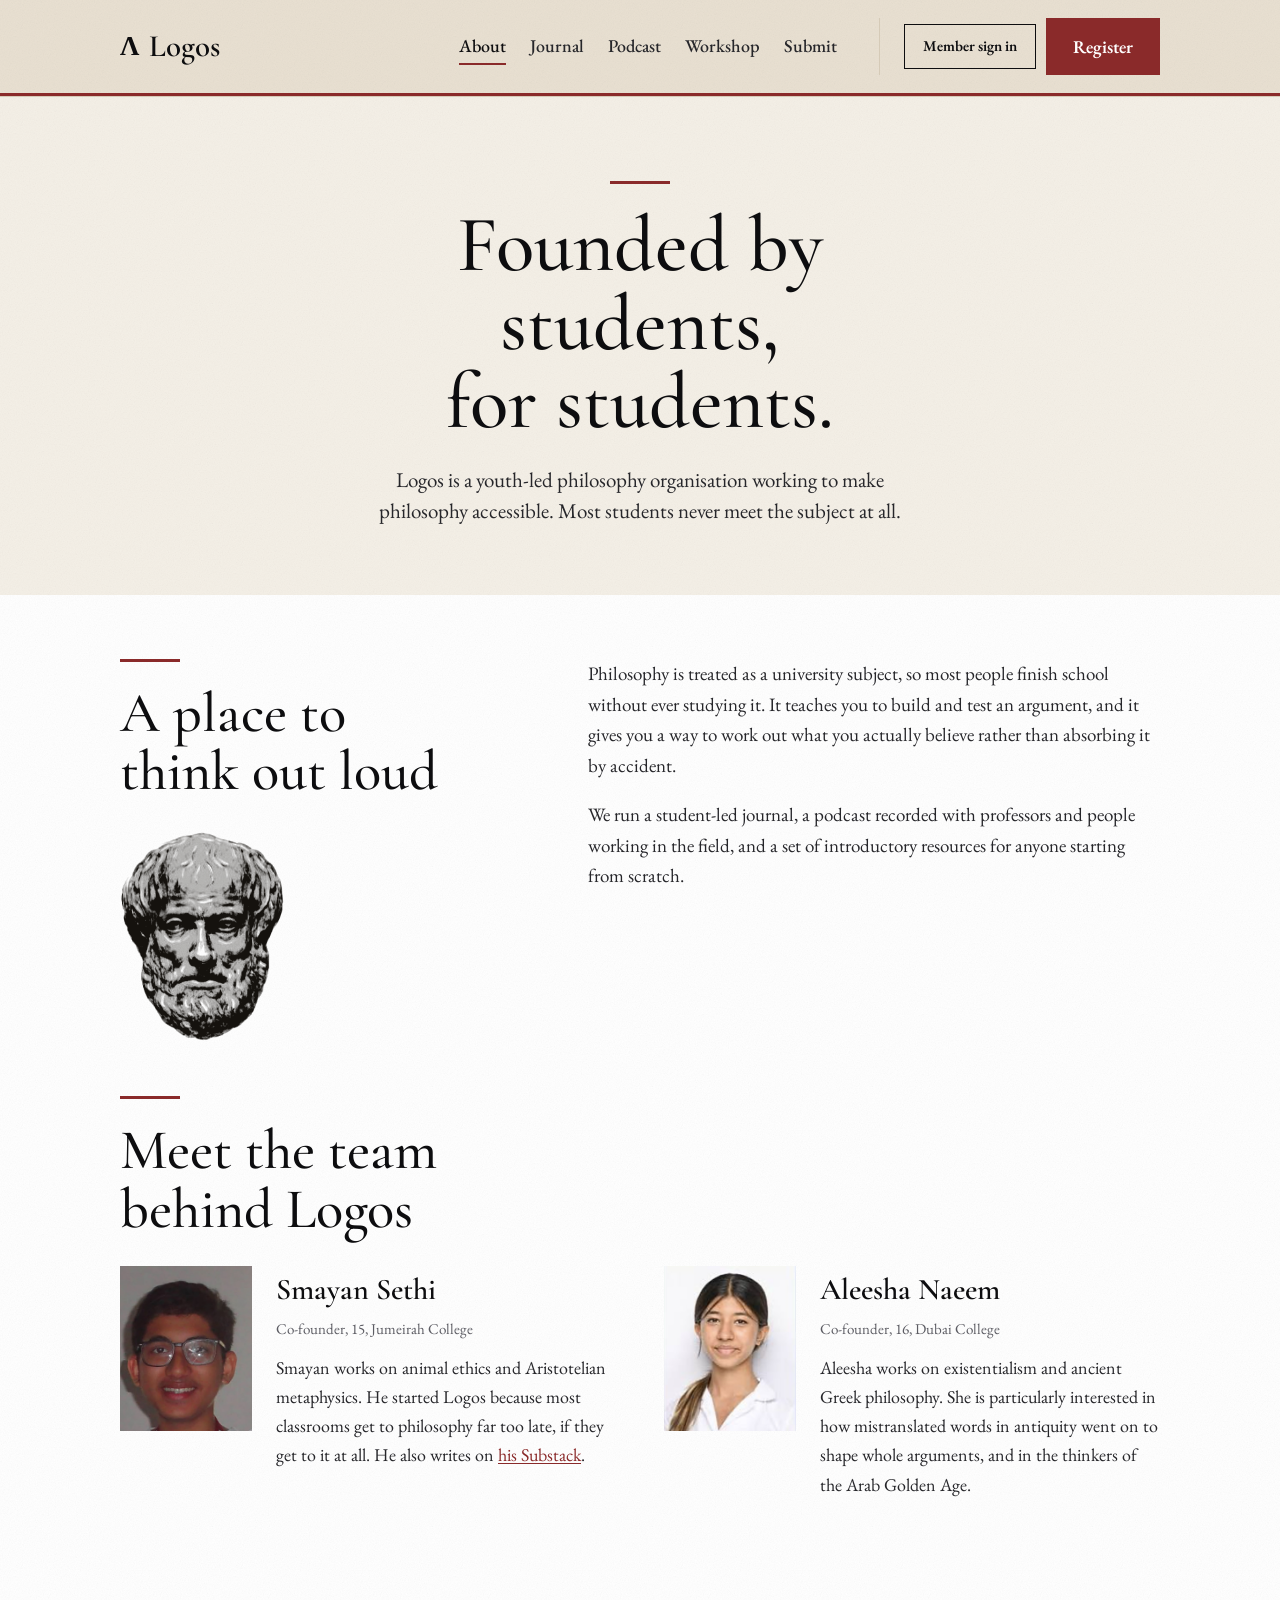
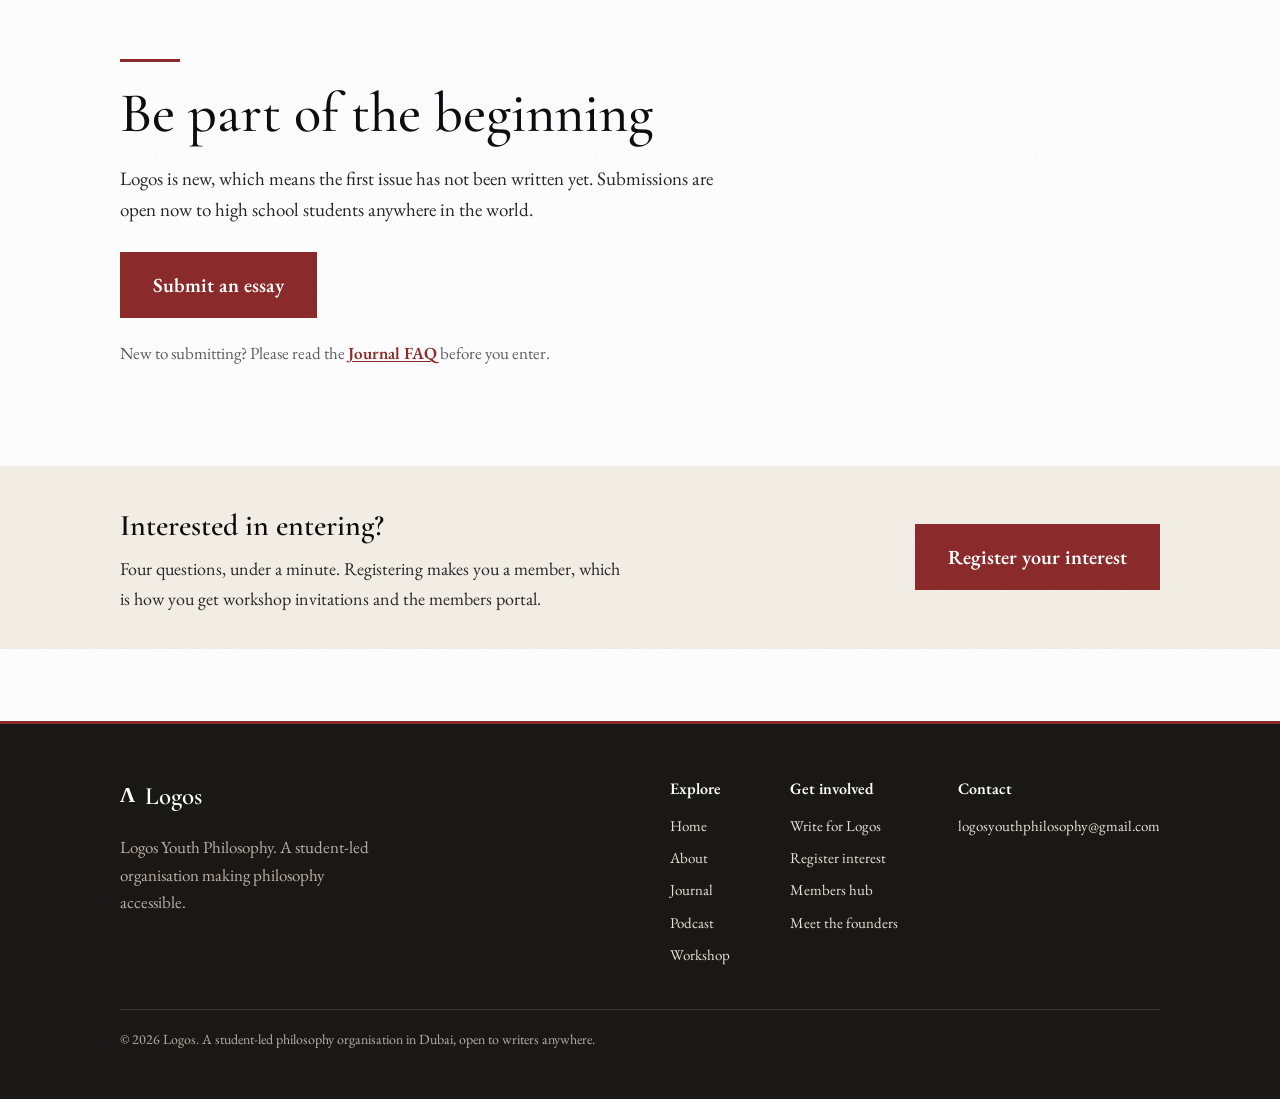
==== commit 8722de3d: "Add the Logos picture set and a safe scroll-reveal layer Five ornaments extracted from the Instagram" ====
--- a/about.html
+++ b/about.html
@@ -41,6 +41,7 @@
     <div class="split">
       <div>
         <h2>A place to think out loud</h2>
+        <img class="ornament orn-md" src="art/aristotle.png" alt="" width="251" height="321" loading="lazy">
       </div>
       <div>
         <p>Philosophy is treated as a university subject, so most people finish school without ever studying it. It teaches you to build and test an argument, and it gives you a way to work out what you actually believe rather than absorbing it by accident.</p>
--- a/styles.css
+++ b/styles.css
@@ -1,8 +1,16 @@
 /* ===== Logos Youth Philosophy =====
-   One accent colour, two text greys. No cream, no gold, no ornament.
+   One accent colour, two text greys, and a short ladder of warm neutrals.
    Every radius is 0, so inner radius always equals outer radius minus padding.
    Groups are separated by space and hairlines, never by boxes.
-   No uppercase tracking, no negative kerning, no pills, no badges. */
+   No uppercase tracking, no negative kerning, no pills, no badges.
+
+   Background ladder, light to dark. Pages alternate through it rather than
+   sitting on white the whole way down:
+     --bg       white          body copy
+     --bg-alt   parchment      page heads, callouts, notices
+     --beige    beige          nav bar, portal board
+     --accent-dark  maroon     one deep band per page (register, callout)
+     --dark     near-black     footer, portal sidebar */
 
 :root{
   --accent:#8a2a2a;
@@ -13,8 +21,17 @@
   --muted:#5c5c63;    /* captions      6.4:1 on white */
 
   --bg:#ffffff;
-  --bg-alt:#f3f1ee;   /* warm off-white, the one alternate band */
+  --bg-alt:#f4efe6;   /* parchment, the light alternate band */
+  --beige:#e8dfd0;    /* beige, the nav and the portal board */
+  --beige-line:#d5cab7;
+  --dark:#1a1816;     /* footer and portal sidebar */
+  --on-dark:#e9e2d6;  /* text on --dark and --accent-dark */
+  --on-dark-dim:#b9b0a3;
   --line:#dcdad6;
+
+  /* faint fractal-noise paper grain, baked at low opacity; tiles seamlessly */
+  --paper:url("data:image/svg+xml,%3Csvg%20xmlns%3D%27http%3A%2F%2Fwww.w3.org%2F2000%2Fsvg%27%20width%3D%27220%27%20height%3D%27220%27%3E%3Cfilter%20id%3D%27p%27%3E%3CfeTurbulence%20type%3D%27fractalNoise%27%20baseFrequency%3D%270.85%27%20numOctaves%3D%273%27%20stitchTiles%3D%27stitch%27%2F%3E%3CfeColorMatrix%20type%3D%27saturate%27%20values%3D%270%27%2F%3E%3C%2Ffilter%3E%3Crect%20width%3D%27220%27%20height%3D%27220%27%20filter%3D%27url%28%23p%29%27%20opacity%3D%270.09%27%2F%3E%3C%2Fsvg%3E");
+  --seal:url("data:image/svg+xml,%3Csvg%20xmlns%3D%27http%3A%2F%2Fwww.w3.org%2F2000%2Fsvg%27%20viewBox%3D%270%200%20400%20400%27%3E%3Cg%20fill%3D%27none%27%20stroke%3D%27%238a2a2a%27%20stroke-opacity%3D%270.09%27%3E%3Ccircle%20cx%3D%27200%27%20cy%3D%27200%27%20r%3D%27188%27%20stroke-width%3D%272%27%2F%3E%3Ccircle%20cx%3D%27200%27%20cy%3D%27200%27%20r%3D%27171%27%20stroke-width%3D%271%27%2F%3E%3Cpath%20d%3D%27M200%20118%20L130%20288%20M200%20118%20L270%20288%27%20stroke-width%3D%2712%27%20stroke-linecap%3D%27round%27%2F%3E%3C%2Fg%3E%3C%2Fsvg%3E");
 
   /* back-compat aliases so any stray reference still resolves */
   --maroon:#8a2a2a;
@@ -36,7 +53,7 @@
 *{box-sizing:border-box;}
 html{scroll-behavior:smooth;}
 body{
-  margin:0;font-family:var(--text);color:var(--body);background:var(--bg);
+  margin:0;font-family:var(--text);color:var(--body);background:var(--paper),var(--bg);
   font-size:19px;line-height:1.62;-webkit-font-smoothing:antialiased;
 }
 a{color:inherit;}
@@ -70,7 +87,9 @@
 .split > div > h2{margin-bottom:0;}
 
 /* ---------- Nav ---------- */
-.topbar{position:sticky;top:0;z-index:50;background:var(--bg);border-bottom:1px solid var(--line);}
+.topbar{position:sticky;top:0;z-index:50;background:var(--paper),var(--beige);border-bottom:1px solid var(--beige-line);
+  transition:box-shadow .25s ease;}
+.topbar.is-stuck{box-shadow:0 14px 30px -26px rgba(26,24,22,.9);}
 .topbar::after{content:"";display:block;height:3px;background:var(--accent);}
 .nav{display:flex;align-items:center;max-width:1120px;margin:0 auto;padding:18px 40px;gap:18px;}
 .brand{display:flex;align-items:center;gap:10px;text-decoration:none;color:var(--ink);}
@@ -85,8 +104,8 @@
 .menu a.active{color:var(--ink);border-bottom-color:var(--accent);}
 
 /* account cluster: separated by a rule, and deliberately not styled like a page link */
-.nav-end{display:flex;align-items:center;gap:16px;margin-left:24px;padding-left:24px;
-  border-left:1px solid var(--line);}
+.nav-end{display:flex;align-items:center;gap:10px;margin-left:24px;padding-left:24px;
+  border-left:1px solid var(--beige-line);}
 .nav-cta{font-size:15px;padding:10px 18px;}
 
 .btn{font-family:var(--sans);font-weight:600;font-size:18px;border-radius:0;padding:13px 26px;
@@ -104,35 +123,40 @@
 /* busy state for any control that kicks off work */
 .btn[aria-busy="true"],button[aria-busy="true"]{opacity:.6;pointer-events:none;cursor:default;}
 
+/* sign in is a button with the same weight as Register, outlined so the two read as a pair */
 .nav-portal{
-  font-family:var(--sans);font-size:18px;font-weight:500;color:var(--muted);
-  text-decoration:none;white-space:nowrap;border:0;padding:0;transition:color .15s;
-}
-.nav-portal:hover,.nav-portal.is-on{color:var(--ink);text-decoration:underline;text-underline-offset:4px;}
+  font-family:var(--sans);font-size:15px;font-weight:600;color:var(--ink);
+  text-decoration:none;white-space:nowrap;border:1px solid var(--ink);padding:9px 18px;
+  transition:background .15s,color .15s;
+}
+.nav-portal:hover,.nav-portal.is-on{background:var(--ink);color:#fff;}
 
 /* retired decoration and filler, kept as no-ops so stray markup renders nothing */
 .rainbow,.ornament,.orn,.reg-micro,.langs-badge{display:none;}
 
-/* ---------- Hero ---------- */
-.hero{padding:80px 0 72px;}
-.hero-grid{display:grid;grid-template-columns:1.15fr .85fr;gap:56px;align-items:center;}
-@media(max-width:900px){.hero-grid{grid-template-columns:1fr;gap:36px;}}
+/* ---------- Hero (centred, matching the interior page heads) ---------- */
+.hero{position:relative;overflow:hidden;padding:96px 0 84px;margin-bottom:64px;
+  background:var(--paper),var(--bg-alt);text-align:center;}
+.hero > .wrap{position:relative;z-index:1;}
+/* faint Logos seal behind the title */
+.hero::before{content:"";position:absolute;top:50%;left:50%;z-index:0;pointer-events:none;
+  width:min(620px,86vw);height:min(620px,86vw);transform:translate(-50%,-50%);
+  background:var(--seal) center/contain no-repeat;}
 .hero h1{font-family:var(--serif);font-weight:500;color:var(--ink);
-  font-size:clamp(52px,7vw,104px);line-height:0.98;margin:0 0 26px;max-width:15ch;}
-.hero p.lead{font-size:23px;color:var(--body);max-width:44ch;margin:0 0 32px;line-height:1.5;}
+  font-size:clamp(52px,7vw,104px);line-height:0.98;margin:0 auto 26px;max-width:16ch;}
+.hero h1::before{margin-left:auto;margin-right:auto;}
+.hero p.lead{font-size:23px;color:var(--body);max-width:46ch;margin:0 auto 32px;line-height:1.5;}
+.hero .cta-row{justify-content:center;}
+.hero .faq-ref{margin-top:22px;}
 .cta-row{display:flex;gap:12px;flex-wrap:wrap;}
 .hero-langs{margin-top:16px;color:var(--muted);font-size:17px;}
-
-/* one paired image block, the only photograph on the site */
-.hero-art img{width:100%;height:auto;display:block;border-radius:0;}
-.hero-art-cap{display:block;margin-top:10px;font-family:var(--sans);font-size:15px;color:var(--muted);}
-@media(max-width:900px){.hero-art{max-width:380px;}}
+@media(max-width:640px){.hero{padding:64px 0 56px;margin-bottom:44px;}}
 
 .eyebrow{font-family:var(--sans);font-size:15px;font-weight:600;color:var(--muted);margin:0 0 14px;}
 .eyebrow-gold{color:var(--muted);}
 
 /* ---------- University marquee ---------- */
-.partners{background:var(--bg-alt);padding:36px 0 40px;overflow:hidden;}
+.partners{background:var(--paper),var(--bg-alt);padding:36px 0 40px;overflow:hidden;}
 .partners .label{text-align:center;font-family:var(--sans);font-size:16px;color:var(--muted);margin:0 0 24px;}
 .marquee{display:flex;overflow:hidden;-webkit-mask-image:linear-gradient(90deg,transparent,#000 12%,#000 88%,transparent);mask-image:linear-gradient(90deg,transparent,#000 12%,#000 88%,transparent);}
 .marquee__track{display:flex;flex-shrink:0;align-items:center;gap:90px;padding-right:90px;animation:scroll 32s linear infinite;will-change:transform;}
@@ -189,7 +213,7 @@
 .founders{display:grid;grid-template-columns:1fr 1fr;gap:48px;margin-top:28px;}
 @media(max-width:760px){.founders{grid-template-columns:1fr;gap:36px;}}
 .founder{display:flex;align-items:flex-start;gap:24px;background:none;border:0;border-radius:0;padding:0;}
-.founder .photo{flex:0 0 auto;width:132px;aspect-ratio:4/5;overflow:hidden;background:var(--bg-alt);border-radius:0;}
+.founder .photo{flex:0 0 auto;width:132px;aspect-ratio:4/5;overflow:hidden;background:var(--paper),var(--bg-alt);border-radius:0;}
 .founder .photo img{width:100%;height:100%;object-fit:cover;display:block;}
 @media(max-width:430px){.founder{flex-direction:column;gap:14px;}.founder .photo{width:150px;}}
 .founder .info h3{font-family:var(--serif);font-size:30px;color:var(--ink);margin:0 0 2px;font-weight:600;}
@@ -198,20 +222,20 @@
 .founder .info a{color:var(--accent);text-decoration:underline;text-underline-offset:2px;}
 
 /* ---------- Callout ---------- */
-.callout{background:var(--bg-alt);color:var(--body);border-radius:0;padding:48px 44px;margin-top:8px;
+.callout{background:var(--paper),var(--beige);color:var(--body);border-radius:0;padding:48px 44px;margin-top:8px;
   display:flex;justify-content:space-between;align-items:center;gap:32px;flex-wrap:wrap;}
 .callout h2{font-family:var(--serif);font-weight:600;color:var(--ink);margin:0 0 10px;
   font-size:clamp(28px,3.4vw,40px);}
 .callout p{color:var(--body);margin:0;max-width:52ch;}
 .callout .btn-solid{background:var(--accent);color:#fff;}
 .callout .btn-solid:hover{background:var(--accent-dark);}
-.callout .btn-outline{color:var(--ink);border-color:#c4c4c0;}
+.callout .btn-outline{color:var(--ink);border-color:var(--ink);}
 .callout .btn-outline:hover{border-color:var(--ink);background:transparent;}
 .callout .faq-ref{color:var(--muted);margin-top:12px;}
 .callout .faq-ref a{color:var(--accent);}
 
 /* ---------- Pull quote ---------- */
-.quote-band{background:var(--bg-alt);padding:72px 24px;text-align:left;color:var(--body);}
+.quote-band{background:var(--paper),var(--bg-alt);padding:72px 24px;text-align:left;color:var(--body);}
 .quote-band > img{display:none;}
 .quote-band .q-inner{max-width:1120px;margin:0 auto;padding:0 40px;}
 .quote-band .q{font-family:var(--serif);font-weight:600;font-size:clamp(28px,3.4vw,42px);
@@ -220,29 +244,42 @@
   font-size:16px;color:var(--muted);}
 
 /* ---------- Contact CTA / empty state ---------- */
-.contact-cta,.empty-note{background:var(--bg-alt);border:0;border-radius:0;padding:52px 44px;text-align:left;}
+.contact-cta,.empty-note{background:var(--paper),var(--bg-alt);border:0;border-radius:0;padding:52px 44px;text-align:left;}
 .contact-cta h2,.empty-note h2{font-family:var(--serif);font-weight:600;color:var(--ink);
   font-size:clamp(28px,3.4vw,40px);margin:0 0 12px;}
 .contact-cta p,.empty-note p{font-size:19px;color:var(--body);max-width:58ch;margin:0 0 24px;}
 .empty-note p:last-child{margin-bottom:0;}
 
-/* ---------- Page head ---------- */
-.page-head{padding:76px 0 44px;}
+/* ---------- Page head ----------
+   Interior pages have no image beside the title, so the head is a centred
+   parchment band rather than a left column with an empty right half. */
+.page-head{padding:84px 0 68px;background:var(--paper),var(--bg-alt);text-align:center;margin-bottom:64px;}
+.page-head h1::before{margin-left:auto;margin-right:auto;}
 .page-head h1{font-family:var(--serif);font-weight:500;color:var(--ink);
-  font-size:clamp(46px,6.2vw,92px);line-height:0.99;margin:0 0 20px;max-width:16ch;}
-.page-head p{font-size:21px;max-width:58ch;margin:0;color:var(--body);line-height:1.5;}
+  font-size:clamp(46px,6.2vw,92px);line-height:0.99;margin:0 auto 22px;max-width:16ch;}
+.page-head p{font-size:21px;max-width:58ch;margin:0 auto;color:var(--body);line-height:1.5;}
+.page-head .cta-row{justify-content:center;}
+.page-head + section.block{padding-top:0;}
+@media(max-width:640px){.page-head{padding:56px 0 46px;margin-bottom:44px;}}
+
+/* the members sign-in head keeps its two-column form layout */
+.page-head.mh-auth{text-align:left;margin-bottom:0;}
+.page-head.mh-auth h1::before{margin-left:0;}
+.page-head.mh-auth h1,.page-head.mh-auth p{margin-left:0;margin-right:0;}
 
 /* ---------- Footer ---------- */
-footer{background:var(--bg-alt);border-top:3px solid var(--accent);padding:52px 0 34px;margin-top:72px;}
+footer{background:var(--dark);color:var(--on-dark);border-top:3px solid var(--accent);padding:52px 0 34px;margin-top:72px;}
 .foot{display:flex;justify-content:space-between;gap:44px;flex-wrap:wrap;}
+footer .brand{color:#fff;}
 .foot .brand .name{font-size:25px;}
 .foot .brand .mark{font-size:21px;}
+footer p{color:var(--on-dark-dim) !important;}
 .foot .cols{display:flex;gap:60px;flex-wrap:wrap;}
-.foot .cols h4{font-family:var(--sans);font-size:16px;font-weight:600;color:var(--ink);margin:0 0 12px;}
-.foot .cols a{display:block;font-family:var(--sans);font-size:15px;color:var(--body);text-decoration:none;margin-bottom:8px;}
-.foot .cols a:hover{color:var(--accent);}
-.foot-note{font-family:var(--sans);font-size:14px;color:var(--muted);margin-top:34px;
-  border-top:1px solid var(--line);padding-top:18px;}
+.foot .cols h4{font-family:var(--sans);font-size:16px;font-weight:600;color:#fff;margin:0 0 12px;}
+.foot .cols a{display:block;font-family:var(--sans);font-size:15px;color:var(--on-dark);text-decoration:none;margin-bottom:8px;}
+.foot .cols a:hover{color:#fff;text-decoration:underline;text-underline-offset:3px;}
+.foot-note{font-family:var(--sans);font-size:14px;margin-top:34px;
+  border-top:1px solid rgba(255,255,255,.14);padding-top:18px;}
 
 /* ---------- Helpers ---------- */
 .faq-ref{margin-top:14px;font-size:17px;color:var(--muted);}
@@ -267,7 +304,7 @@
 .faq-more a{color:var(--accent);text-decoration:underline;text-underline-offset:2px;}
 
 /* ---------- Notice ---------- */
-.notice{background:var(--bg-alt);border:0;border-left:3px solid var(--accent);border-radius:0;
+.notice{background:var(--paper),var(--bg-alt);border:0;border-left:3px solid var(--accent);border-radius:0;
   padding:40px;display:flex;gap:28px;align-items:flex-start;}
 .notice .n-body{flex:1;}
 .notice .pill{display:block;font-family:var(--sans);font-size:15px;font-weight:600;
@@ -324,7 +361,7 @@
   .menu{
     display:none;position:absolute;top:100%;left:0;right:0;
     flex-direction:column;align-items:stretch;gap:0;padding:8px 22px 18px;
-    background:var(--bg);border-top:1px solid var(--line);
+    background:var(--paper),var(--beige);border-top:1px solid var(--beige-line);
   }
   .menu.open{display:flex;}
   .menu a:not(.btn){display:block;width:100%;padding:13px 0;font-size:17px;
@@ -338,10 +375,18 @@
 }
 
 /* ---------- Registration band (home) ---------- */
-.register{background:var(--bg-alt);color:var(--body);padding:72px 0;}
-.register h2{font-family:var(--serif);font-weight:600;color:var(--ink);
+/* the one deep band on the homepage: maroon ground, light type, white fields */
+.register{background:var(--accent-dark);color:var(--on-dark);padding:72px 0;}
+.register h2{font-family:var(--serif);font-weight:600;color:#fff;
   font-size:clamp(28px,3.4vw,42px);margin:0 0 12px;max-width:26ch;}
-.register .reg-intro{color:var(--body);max-width:56ch;margin:0 0 30px;font-size:20px;}
+.register h2::before{background:var(--on-dark);}
+.register .reg-intro{color:var(--on-dark);max-width:56ch;margin:0 0 30px;font-size:20px;}
+.register .reg-field label{color:#fff;}
+.register .reg-field input,.register .reg-field select{border-color:transparent;}
+.register .btn-reg{background:var(--dark);}
+.register .btn-reg:hover{background:#000;}
+.register .reg-note{color:var(--on-dark-dim);}
+.register .reg-note a{color:#fff;}
 
 .reg-form{display:grid;grid-template-columns:1fr 1fr;gap:20px 22px;align-items:end;max-width:740px;}
 @media(max-width:700px){.reg-form{grid-template-columns:1fr;}}
@@ -365,7 +410,7 @@
 .reg-note a{color:var(--accent);}
 .reg-hp{position:absolute;left:-9999px;opacity:0;height:0;overflow:hidden;}
 
-.reg-strip{background:var(--bg-alt);padding:36px 0;}
+.reg-strip{background:var(--paper),var(--bg-alt);padding:36px 0;}
 .reg-strip .inner{display:flex;align-items:center;justify-content:space-between;gap:24px;flex-wrap:wrap;}
 .reg-strip h3{font-family:var(--serif);font-weight:600;color:var(--ink);
   font-size:clamp(23px,2.6vw,30px);margin:0 0 4px;}
@@ -394,7 +439,7 @@
 
 /* ---------- Portal step ---------- */
 .portal-step{display:grid;grid-template-columns:1fr 1fr;gap:48px;align-items:start;
-  background:var(--bg-alt);border:0;border-radius:0;padding:48px 44px;}
+  background:var(--paper),var(--beige);border:0;border-radius:0;padding:48px 44px;}
 .portal-step h2{font-family:var(--serif);font-weight:600;color:var(--ink);
   font-size:clamp(28px,3.4vw,40px);margin:0 0 12px;}
 .portal-step p{font-size:18px;color:var(--body);margin:0 0 14px;max-width:50ch;}
@@ -411,9 +456,38 @@
 .skeleton{background:var(--line);height:1em;animation:pulse 1.2s ease-in-out infinite;}
 @keyframes pulse{0%,100%{opacity:.4;}50%{opacity:.85;}}
 
-/* ---------- Motion ---------- */
-/* content is never hidden waiting on script */
+/* ---------- Classical ornaments ----------
+   Single-ink prints from the Logos picture set. Decorative only, so every one
+   carries an empty alt. Multiply lets the paper grain read through the ink. */
+.ornament{display:block;height:auto;mix-blend-mode:multiply;}
+.orn-sm{width:94px;}
+.orn-md{width:165px;}
+.orn-lg{width:235px;}
+.orn-hero{width:240px;margin:0 auto 30px;}
+.split > div > .ornament,.index-head > .ornament{margin-top:30px;}
+.empty-note > .ornament{margin-top:26px;}
+@media(max-width:860px){
+  .orn-lg{width:175px;}.orn-md{width:135px;}.orn-sm{width:78px;}.orn-hero{width:180px;}
+}
+
+/* ---------- Motion ----------
+   Content is visible by default. The hidden state below is scoped to
+   html.has-reveal, a class only ever added by initReveal() in app.js once it
+   has confirmed IntersectionObserver and no reduced-motion preference, and
+   app.js also carries a watchdog that reveals everything if the observer never
+   reports. So a script error, an old browser or a blocked file all leave the
+   page fully readable rather than blank. Do not move the hidden state out of
+   this scope: that is what hid whole sections on the live site before. */
 .reveal,body.js .reveal{opacity:1;transform:none;}
+html.has-reveal .reveal{opacity:0;transform:translateY(20px);
+  transition:opacity .72s cubic-bezier(.22,.61,.36,1), transform .72s cubic-bezier(.22,.61,.36,1);}
+html.has-reveal .reveal.is-in{opacity:1;transform:none;}
+html.has-reveal .ornament.reveal{transform:translateY(20px) scale(.97);}
+html.has-reveal .ornament.reveal.is-in{transform:none;}
+@media(prefers-reduced-motion:reduce){
+  html.has-reveal .reveal,html.has-reveal .ornament.reveal{
+    opacity:1 !important;transform:none !important;transition:none !important;}
+}
 
 .to-top{position:fixed;bottom:24px;right:24px;width:44px;height:44px;border-radius:0;
   border:0;background:var(--ink);color:#fff;font-size:18px;line-height:1;
